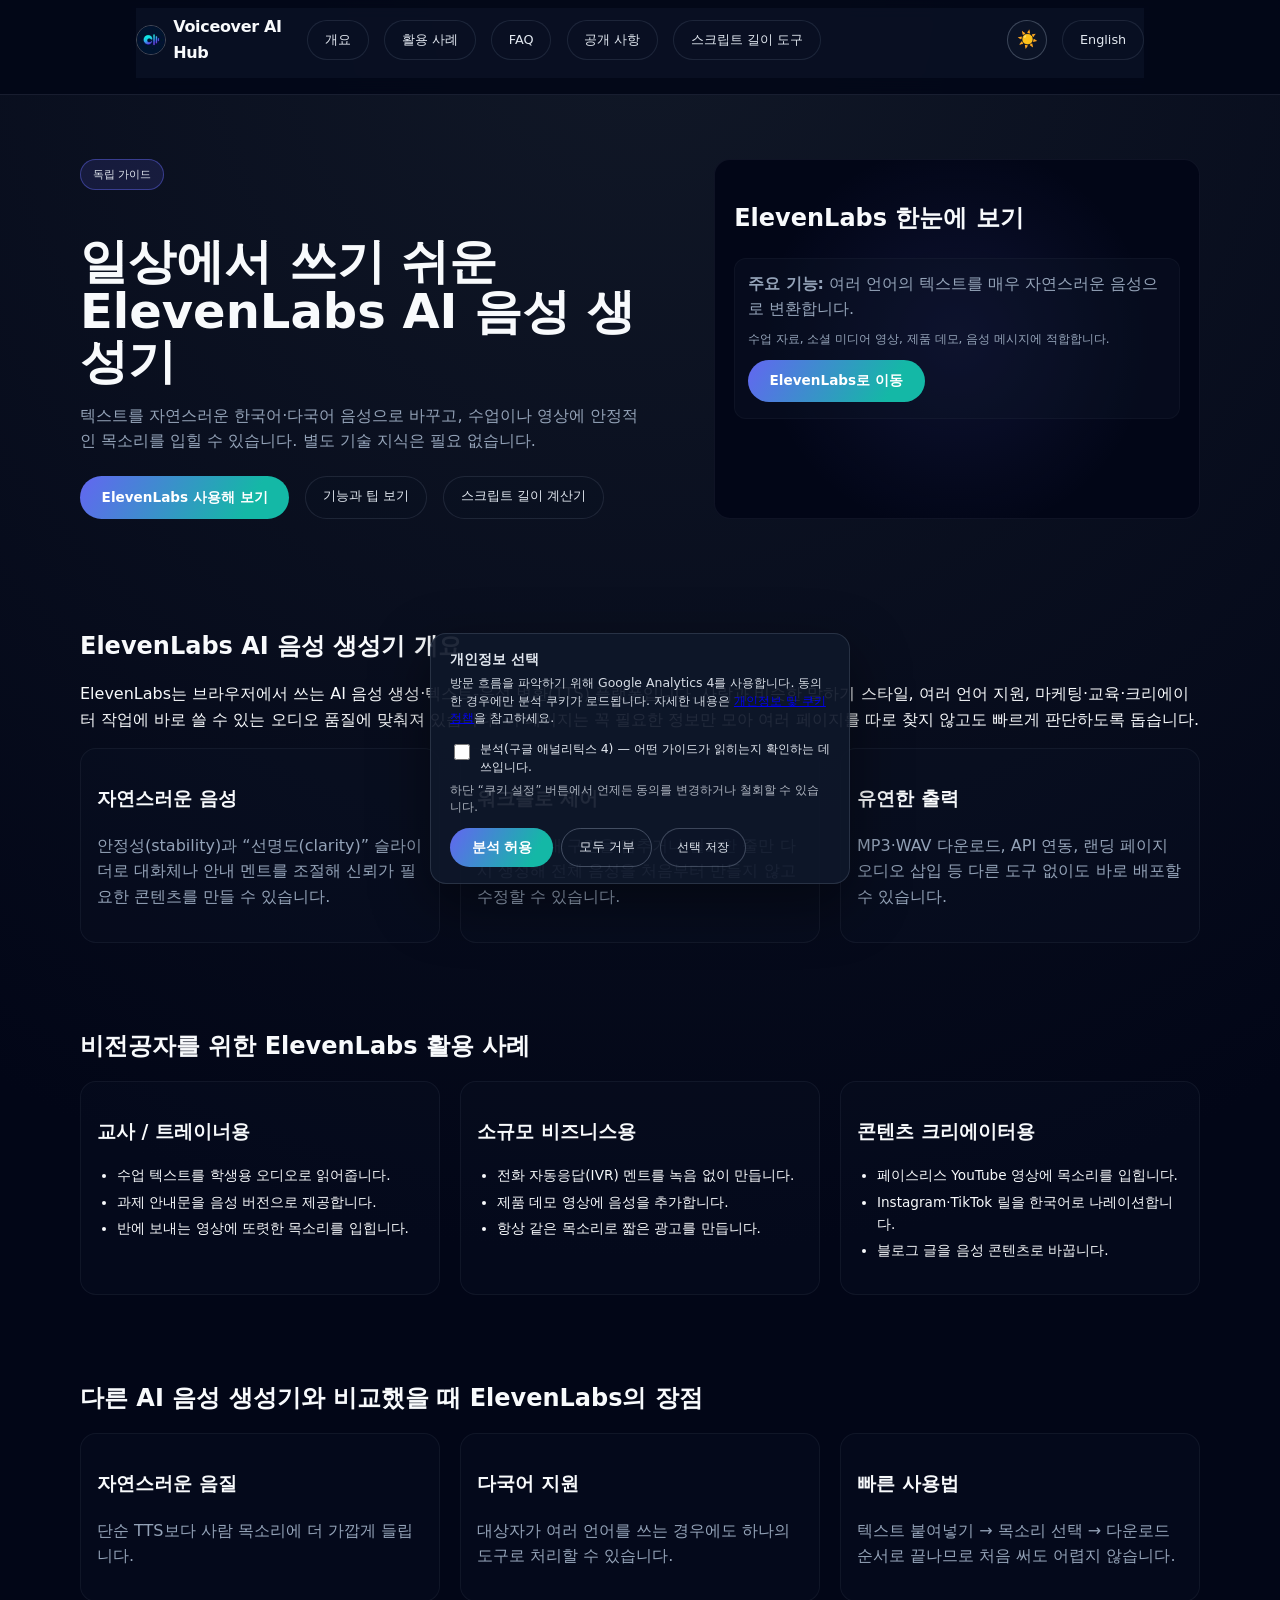
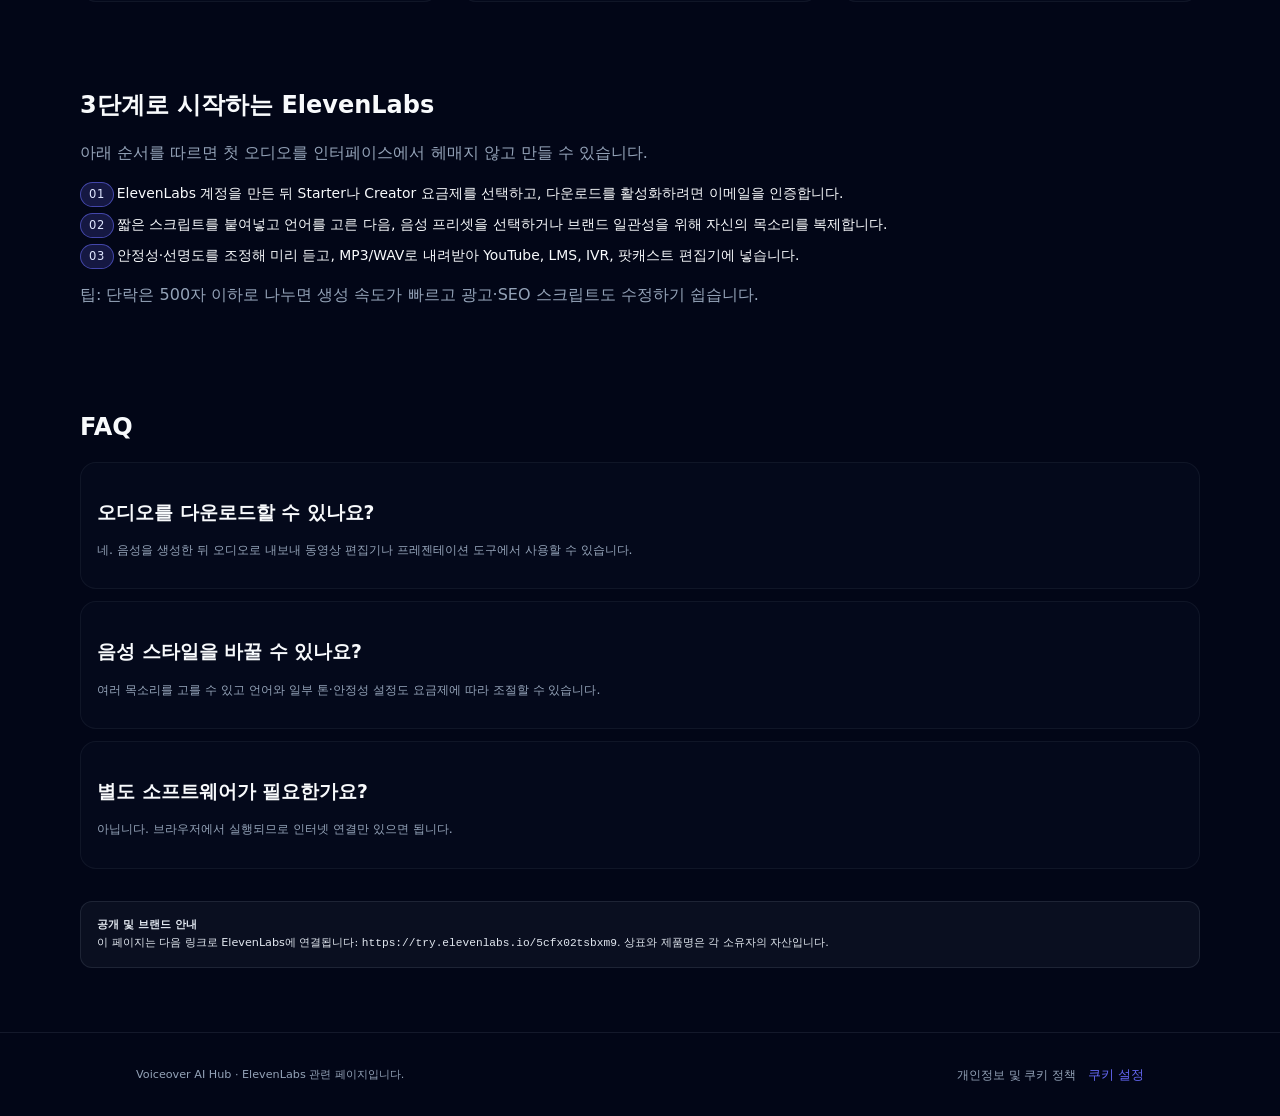
==== ko/index.html @ e2fcbb2b "Add Korean homepage theme toggle" ====
<!DOCTYPE html>
<html lang="ko">
<head>
  <meta charset="UTF-8" />
  <meta name="viewport" content="width=device-width, initial-scale=1" />

  <link rel="apple-touch-icon" sizes="180x180" href="/favicons/apple-touch-icon.png" />
  <link rel="icon" type="image/x-icon" sizes="any" href="/favicon.ico" />
  <link rel="shortcut icon" href="/favicon.ico" />
  <link rel="icon" type="image/png" sizes="48x48" href="/favicons/favicon-48x48.png" />
  <link rel="icon" type="image/png" sizes="32x32" href="/favicons/favicon-32x32.png" />
  <link rel="icon" type="image/png" sizes="16x16" href="/favicons/favicon-16x16.png" />
  <link rel="manifest" href="/site.webmanifest" />
  <meta name="theme-color" content="#0f172a" />
  <title>ElevenLabs AI 음성 생성기 가이드 | Voiceover AI Hub</title>
  <meta name="description" content="Voiceover AI Hub의 독립 ElevenLabs AI 음성 생성기 가이드는 텍스트-음성 변환 기능, 요금제 포인트, 교사·크리에이터·소규모 비즈니스를 위한 간단한 활용 흐름을 정리합니다." />
  <meta name="robots" content="index,follow" />
  <link rel="canonical" href="https://voiceoveraihub.com/ko/" />

  <meta property="og:title" content="ElevenLabs AI 음성 생성기 가이드 | Voiceover AI Hub" />
  <meta property="og:description" content="ElevenLabs 텍스트-음성 변환 도구, 기능, 실제 활용 사례를 정리한 독립 안내 페이지입니다." />
  <meta property="og:type" content="website" />
  <meta property="og:url" content="https://voiceoveraihub.com/ko/" />
  <meta property="og:image" content="https://voiceoveraihub.com/favicons/favicon.jpg" />
  <meta property="og:image:alt" content="Voiceover AI Hub 로고" />
  <meta property="og:locale" content="ko_KR" />
  <meta property="og:locale:alternate" content="en_US" />
  <meta name="twitter:card" content="summary" />
  <meta name="twitter:title" content="ElevenLabs AI 음성 생성기 가이드 | Voiceover AI Hub" />
  <meta name="twitter:description" content="ElevenLabs 텍스트-음성 변환 도구, 기능, 실제 활용 사례를 정리한 독립 안내 페이지입니다." />
  <meta name="twitter:image" content="https://voiceoveraihub.com/favicons/favicon.jpg" />

  <link rel="alternate" hreflang="en" href="https://voiceoveraihub.com/" />
  <link rel="alternate" hreflang="ko" href="https://voiceoveraihub.com/ko/" />
  <link rel="alternate" hreflang="x-default" href="https://voiceoveraihub.com/" />

  <script type="application/ld+json">
  {
    "@context": "https://schema.org",
    "@type": "WebSite",
    "name": "Voiceover AI Hub",
    "url": "https://voiceoveraihub.com/ko/",
    "description": "ElevenLabs AI 음성 생성기와 텍스트-음성 변환(TTS) 워크플로를 다룬 독립 개요 페이지입니다.",
    "potentialAction": {
      "@type": "SearchAction",
      "target": "https://voiceoveraihub.com/ko/?q={search_term_string}",
      "query-input": "required name=search_term_string"
    }
  }
  </script>
  <script type="application/ld+json">
  {
    "@context": "https://schema.org",
    "@type": "FAQPage",
    "mainEntity": [
      {
        "@type": "Question",
        "name": "오디오를 다운로드할 수 있나요?",
        "acceptedAnswer": {
          "@type": "Answer",
          "text": "가능합니다. ElevenLabs에서 음성을 생성한 뒤 오디오 파일로 내보내 편집기나 프레젠테이션 도구에서 사용할 수 있습니다."
        }
      },
      {
        "@type": "Question",
        "name": "음성 스타일을 바꿀 수 있나요?",
        "acceptedAnswer": {
          "@type": "Answer",
          "text": "여러 음성과 언어를 선택할 수 있고, 사용하는 ElevenLabs 요금제에 따라 톤이나 안정성 같은 설정도 조절할 수 있습니다."
        }
      },
      {
        "@type": "Question",
        "name": "별도 소프트웨어가 필요한가요?",
        "acceptedAnswer": {
          "@type": "Answer",
          "text": "필요하지 않습니다. ElevenLabs는 브라우저에서 작동하므로 인터넷 연결만 있으면 됩니다."
        }
      }
    ]
  }
  </script>

  <style>
    :root {
      --bg: #0f172a;
      --text: #f8fafc;
      --muted: #94a3b8;
      --primary: #6366f1;
      --accent: #14b8a6;
    }
    * { box-sizing: border-box; }
    body {
      margin: 0;
      font-family: system-ui, -apple-system, BlinkMacSystemFont, "Segoe UI", sans-serif;
      background: radial-gradient(circle at top, #111827 0%, #020617 45%, #020617 100%);
      color: var(--text);
      line-height: 1.6;
    }
    main {
      margin-top: .5rem;
    }
    header {
      border-bottom: 1px solid rgba(148, 163, 184, 0.15);
      position: sticky;
      top: 0;
      z-index: 50;
      background: rgba(2, 6, 23, 0.85);
      backdrop-filter: blur(10px);
      padding: .5rem 0;
    }
    .container {
      width: 100%;
      max-width: 1120px;
      margin: 0 auto;
      padding: 0 clamp(1.5rem, 6vw, 3.5rem);
    }
    @media (orientation: portrait) and (min-width: 640px) {
      .container {
        max-width: 960px;
        padding-inline: clamp(2.75rem, 10vw, 5.5rem);
      }
      .hero,
      .grid-3 {
        grid-template-columns: 1fr;
      }
    }
    @media (max-width: 640px) {
      .nav-links {
        gap: .35rem;
      }
      .lang-row {
        width: 100%;
        justify-content: flex-start;
      }
      .theme-toggle {
        margin-right: .25rem;
      }
      .hero-actions {
        flex-direction: column;
        align-items: stretch;
      }
      .hero-actions .btn-primary,
      .hero-actions .btn-secondary {
        width: 100%;
        justify-content: center;
        text-align: center;
      }
    }
    .nav {
      display: flex;
      flex-direction: column;
      gap: .45rem;
      padding: .4rem 0 .75rem 0;
      margin-bottom: .55rem;
      background: rgba(15, 23, 42, 0.55);
    }
    .logo-row {
      display: flex;
      align-items: center;
    }
    .nav-inner {
      display: flex;
      flex-direction: column;
      gap: .45rem;
      width: 100%;
    }
    .nav-links {
      width: 100%;
      display: flex;
      flex-wrap: wrap;
      gap: .45rem;
      justify-content: flex-start;
    }
    .lang-row {
      display: flex;
      gap: .45rem;
    }
    .lang-switch {
      font-size: 0.75rem;
      background: rgba(20, 184, 166, 0.12);
      border-color: rgba(20, 184, 166, 0.5);
      margin-left: 0;
    }
    .logo {
      font-weight: 700;
      letter-spacing: -0.02em;
      display: flex;
      gap: 0.45rem;
      align-items: center;
      color: var(--text);
      text-decoration: none;
    }
    .logo:visited,
    .logo:active,
    .logo:focus {
      color: var(--text);
    }
    .logo-img {
      width: 30px;
      height: 30px;
      border-radius: 9999px;
      object-fit: cover;
      border: 1px solid rgba(255, 255, 255, 0.25);
    }
    .hero {
      padding: 3.5rem 0 3rem 0;
      display: grid;
      grid-template-columns: 1.1fr 0.9fr;
      gap: 2.5rem;
    }
    .hero h1 {
      font-size: clamp(2.3rem, 4vw, 3rem);
      line-height: 1.05;
      margin-bottom: 1rem;
    }
    .hero p {
      color: var(--muted);
      max-width: 35rem;
      margin-bottom: 1.4rem;
    }
    .badge {
      display: inline-flex;
      gap: .35rem;
      align-items: center;
      background: rgba(99, 102, 241, 0.14);
      border: 1px solid rgba(99, 102, 241, 0.45);
      color: #e2e8f0;
      padding: .35rem .75rem;
      border-radius: 9999px;
      font-size: 0.68rem;
      margin-bottom: .85rem;
    }
    .btn-primary {
      background: linear-gradient(120deg, #6366f1 0%, #14b8a6 80%);
      color: #fff;
      border: none;
      border-radius: 9999px;
      padding: .65rem 1.35rem;
      font-weight: 600;
      display: inline-flex;
      gap: .5rem;
      align-items: center;
      cursor: pointer;
      text-decoration: none;
      font-size: 0.85rem;
    }
    .btn-secondary {
      background: rgba(15, 23, 42, 0.1);
      border: 1px solid rgba(148, 163, 184, 0.15);
      color: #e2e8f0;
      border-radius: 9999px;
      padding: .55rem 1.05rem;
      font-size: 0.8rem;
      text-decoration: none;
      margin-left: .5rem;
    }
    .hero-actions {
      display: flex;
      gap: .5rem;
      flex-wrap: wrap;
    }
    .hero-actions .btn-primary,
    .hero-actions .btn-secondary {
      min-height: 42px;
    }
    .btn-outline {
      background: rgba(15, 23, 42, 0.25);
      border: 1px solid rgba(148, 163, 184, 0.35);
      color: #e2e8f0;
      border-radius: 9999px;
      padding: .45rem 1rem;
      font-size: .78rem;
      cursor: pointer;
    }
    .hero-card {
      background: radial-gradient(circle, rgba(99, 102, 241, 0.12) 0%, rgba(2, 6, 23, 0.0) 65%), #020617;
      border: 1px solid rgba(148, 163, 184, 0.085);
      border-radius: 1rem;
      padding: 1.2rem;
    }
    .tool-box {
      background: rgba(15, 23, 42, 0.35);
      border: 1px solid rgba(148, 163, 184, 0.05);
      padding: .75rem .8rem 1rem .8rem;
      border-radius: .75rem;
      margin-bottom: .5rem;
    }
    .section {
      padding: 2.5rem 0 1.5rem 0;
    }
    .section h2 {
      font-size: 1.5rem;
      margin-bottom: 1rem;
    }
    .grid-3 {
      display: grid;
      grid-template-columns: repeat(3, minmax(0, 1fr));
      gap: 1.25rem;
    }
    .card {
      background: rgba(15, 23, 42, 0.25);
      border: 1px solid rgba(148, 163, 184, 0.08);
      border-radius: 1rem;
      padding: 1rem;
    }
    .muted {
      color: var(--muted);
    }
    .disclaimer {
      background: rgba(148, 163, 184, 0.06);
      border: 1px solid rgba(148, 163, 184, 0.14);
      padding: .9rem 1rem;
      border-radius: .75rem;
      font-size: .7rem;
      margin-top: 2rem;
      color: #e2e8f0;
    }
    footer {
      padding: 2rem 0;
      border-top: 1px solid rgba(148, 163, 184, 0.12);
      color: var(--muted);
      font-size: .7rem;
      margin-top: 2.5rem;
    }
    ul.simple-list {
      padding-left: 1.25rem;
      margin-top: .5rem;
    }
    ul.simple-list li {
      margin-bottom: .3rem;
      font-size: .85rem;
    }
    .checklist {
      list-style: none;
      counter-reset: step;
      padding-left: 0;
      margin: .75rem 0 0 0;
    }
    .checklist li {
      counter-increment: step;
      margin-bottom: .55rem;
      font-size: .87rem;
      position: relative;
      padding-left: 2.3rem;
    }
    .checklist li::before {
      content: counter(step, decimal-leading-zero);
      position: absolute;
      left: 0;
      top: 0;
      font-size: .72rem;
      letter-spacing: .05em;
      background: rgba(99, 102, 241, 0.2);
      border: 1px solid rgba(99, 102, 241, 0.6);
      border-radius: 9999px;
      padding: .15rem .5rem;
      color: #e0e7ff;
    }
    .keywords {
      display: flex;
      flex-wrap: wrap;
      gap: .4rem;
      margin: .85rem 0 0 0;
      padding: 0;
      list-style: none;
    }
    .keywords li {
      font-size: .72rem;
      padding: .2rem .65rem;
      border-radius: 9999px;
      border: 1px solid rgba(148, 163, 184, 0.35);
      color: #cbd5f5;
      background: rgba(15, 23, 42, 0.55);
    }
    .keywords-card {
      display: none;
    }
    .theme-toggle {
      width: 40px;
      height: 40px;
      padding: 0;
      display: inline-flex;
      align-items: center;
      justify-content: center;
      font-size: 1.05rem;
      color: #e2e8f0;
      text-decoration: none;
      border-radius: 999px;
      border: 1px solid rgba(148, 163, 184, 0.35);
      background: rgba(15, 23, 42, 0.65);
      cursor: pointer;
      transition: border-color 0.1s ease, color 0.1s ease, box-shadow 0.1s ease, background 0.1s ease;
    }
    .theme-toggle:hover {
      border-color: var(--accent);
      color: var(--accent);
      box-shadow: 0 0 0 1px rgba(56, 189, 248, 0.35);
    }

    body.theme-light {
      --text: #0f172a;
      --muted: #475569;
      background: radial-gradient(circle at top, #e2e8f0 0%, #ffffff 50%, #f8fafc 100%);
      color: var(--text);
    }
    body.theme-light header {
      background: rgba(255, 255, 255, 0.9);
      border-bottom: 1px solid rgba(148, 163, 184, 0.25);
    }
    body.theme-light .logo,
    body.theme-light .logo:visited,
    body.theme-light .logo:active,
    body.theme-light .logo:focus {
      color: #0f172a;
    }
    body.theme-light .btn-secondary {
      background: #f1f5f9;
      border: 1px solid #cbd5e1;
      color: #0f172a;
    }
    body.theme-light .btn-outline {
      background: #f8fafc;
      border: 1px solid #cbd5e1;
      color: #0f172a;
    }
    body.theme-light .badge {
      background: rgba(14, 165, 233, 0.14);
      border: 1px solid rgba(14, 165, 233, 0.5);
      color: #0f172a;
    }
    body.theme-light .hero-card,
    body.theme-light .card {
      background: linear-gradient(145deg, #ffffff, #f8fafc);
      border: 1px solid #d6deea;
      color: #0f172a;
    }
    body.theme-light .tool-box {
      background: #f8fafc;
      border: 1px solid #d6deea;
    }
    body.theme-light .keywords li {
      color: #0f172a;
      background: #eef2ff;
      border: 1px solid #cbd5e1;
    }
    body.theme-light .disclaimer {
      background: #f8fafc;
      border: 1px solid #d6deea;
      color: #0f172a;
    }
    body.theme-light footer {
      border-top: 1px solid #d6deea;
      color: #475569;
    }
    body.theme-light .lang-switch {
      background: rgba(16, 185, 129, 0.16);
      border-color: rgba(16, 185, 129, 0.5);
      color: #0f172a;
    }
    body.theme-light .theme-toggle {
      color: #0f172a;
      border: 1px solid #cbd5e1;
      background: #f8fafc;
    }
    body.theme-light .theme-toggle:hover {
      color: #0ea5e9;
      border-color: #0ea5e9;
      box-shadow: 0 0 0 1px rgba(14, 165, 233, 0.35);
    }
    body.theme-light .consent-banner {
      background: #ffffff;
      border: 1px solid #d6deea;
      color: #0f172a;
      box-shadow: 0 20px 60px rgba(15, 23, 42, 0.14);
    }
    body.theme-light .consent-copy,
    body.theme-light .consent-note {
      color: #475569;
    }
    body.theme-light .consent-toggle input {
      accent-color: #0ea5e9;
    }
    body.theme-light .consent-banner a {
      color: #0ea5e9;
    }
    body.theme-light .btn-ghost,
    body.theme-light .btn-outline {
      background: #f8fafc;
      border: 1px solid #cbd5e1;
      color: #0f172a;
    }
    .consent-banner {
      position: fixed;
      bottom: 1rem;
      right: 1rem;
      left: 1rem;
      max-width: 420px;
      margin: 0 auto;
      background: rgba(15, 23, 42, 0.92);
      border: 1px solid rgba(148, 163, 184, 0.2);
      border-radius: 1rem;
      padding: 1rem 1.2rem;
      color: #e2e8f0;
      font-size: .85rem;
      line-height: 1.4;
      box-shadow: 0 20px 60px rgba(0, 0, 0, 0.45);
      z-index: 100;
    }
    .consent-copy {
      margin-top: .35rem;
      font-size: .78rem;
      color: rgba(226, 232, 240, 0.95);
    }
    .consent-toggle {
      margin-top: .85rem;
      display: flex;
      gap: .45rem;
      align-items: flex-start;
      font-size: .78rem;
    }
    .consent-toggle input {
      width: 18px;
      height: 18px;
      accent-color: var(--primary);
      margin-top: .15rem;
    }
    .consent-actions {
      margin-top: .85rem;
      display: flex;
      gap: .5rem;
      flex-wrap: wrap;
    }
    .consent-note {
      margin-top: .45rem;
      font-size: .72rem;
      color: rgba(226, 232, 240, 0.75);
    }
    .btn-ghost {
      background: transparent;
      border: 1px solid rgba(148, 163, 184, 0.4);
      color: #e2e8f0;
      border-radius: 9999px;
      padding: .45rem 1.05rem;
      font-size: .8rem;
      cursor: pointer;
    }
    .cookie-settings-link {
      background: none;
      border: none;
      color: var(--primary);
      font-size: .8rem;
      cursor: pointer;
      padding: 0;
    }
    .cookie-settings-link:hover,
    .cookie-settings-link:focus {
      text-decoration: underline;
    }
    footer .footer-bar {
      display: flex;
      justify-content: space-between;
      align-items: center;
      gap: .65rem;
      flex-wrap: wrap;
    }
    footer .footer-links {
      display: inline-flex;
      gap: .75rem;
      align-items: center;
      font-size: .78rem;
    }
    footer .footer-links a {
      color: var(--muted);
      text-decoration: none;
    }
    footer .footer-links a:hover {
      text-decoration: underline;
    }
    @media (min-width: 960px) {
      .nav {
        flex-direction: row;
        align-items: center;
        justify-content: space-between;
      }
      .nav-inner {
        flex-direction: row;
        align-items: center;
        gap: .65rem;
      }
      .nav-links {
        width: auto;
        justify-content: flex-start;
      }
      .lang-row {
        margin-left: auto;
      }
    }
    @media (max-width: 880px) {
      .hero { grid-template-columns: 1fr; }
      .grid-3 { grid-template-columns: 1fr; }
    }
    @media (max-width: 540px) {
      .container {
        padding-inline: clamp(1.75rem, 8vw, 2.5rem);
      }
      .consent-banner {
        left: .75rem;
        right: .75rem;
      }
    }
  </style>
</head>
<body>
  <header>
    <div class="container">
      <div class="nav">
        <div class="logo-row">
          <a href="#" class="logo" aria-label="Voiceover AI Hub home">
            <img src="/favicons/favicon-48x48.png" alt="Voiceover AI Hub" class="logo-img" />
            Voiceover AI Hub
          </a>
        </div>
        <div class="nav-inner">
          <nav class="nav-links">
            <a href="#overview" class="btn-secondary">개요</a>
            <a href="#use-cases" class="btn-secondary">활용 사례</a>
            <a href="#faq" class="btn-secondary">FAQ</a>
            <a href="#disclosure" class="btn-secondary">공개 사항</a>
            <a href="/ko/tools/script_length/script_length.html" class="btn-secondary">스크립트 길이 도구</a>
          </nav>
          <div class="lang-row">
            <button type="button" class="theme-toggle" id="themeToggle" aria-pressed="false" aria-label="밝은 테마" title="밝은 테마">☀️</button>
            <a href="/" class="btn-secondary lang-switch" hreflang="en">English</a>
          </div>
        </div>
      </div>
    </div>
  </header>

  <main>
    <div class="container hero">
      <div>
        <span class="badge">독립 가이드</span>
        <h1>일상에서 쓰기 쉬운 ElevenLabs AI 음성 생성기</h1>
        <p>
          텍스트를 자연스러운 한국어·다국어 음성으로 바꾸고, 수업이나 영상에 안정적인 목소리를 입힐 수 있습니다. 별도 기술 지식은 필요 없습니다.
        </p>
        <div class="hero-actions">
          <a href="https://try.elevenlabs.io/5cfx02tsbxm9" class="btn-primary" target="_blank" rel="noopener noreferrer sponsored">
            ElevenLabs 사용해 보기
          </a>
          <a href="#overview" class="btn-secondary">기능과 팁 보기</a>
          <a href="/ko/tools/script_length/script_length.html" class="btn-secondary">스크립트 길이 계산기</a>
        </div>
      </div>
      <div class="hero-card" id="elevenlabs">
        <h2>ElevenLabs 한눈에 보기</h2>
        <div class="tool-box">
          <p style="margin:0 0 .5rem 0;"><strong>주요 기능:</strong> 여러 언어의 텍스트를 매우 자연스러운 음성으로 변환합니다.</p>
          <p class="muted" style="margin:0 0 .65rem 0;font-size:.75rem;">수업 자료, 소셜 미디어 영상, 제품 데모, 음성 메시지에 적합합니다.</p>
          <a href="https://try.elevenlabs.io/5cfx02tsbxm9" class="btn-primary" style="width:max-content;" target="_blank" rel="noopener noreferrer sponsored">
            ElevenLabs로 이동
          </a>
        </div>
      </div>
    </div>

    <div class="container section" id="overview">
      <h2>ElevenLabs AI 음성 생성기 개요</h2>
      <p>
        ElevenLabs는 브라우저에서 쓰는 AI 음성 생성·텍스트-음성 변환(TTS) 플랫폼입니다. 사람과 비슷한 말하기 스타일, 여러 언어 지원, 마케팅·교육·크리에이터 작업에 바로 쓸 수 있는 오디오 품질에 맞춰져 있습니다. 이 페이지는 꼭 필요한 정보만 모아 여러 페이지를 따로 찾지 않고도 빠르게 판단하도록 돕습니다.
      </p>
      <div class="grid-3">
        <div class="card">
          <h3>자연스러운 음성</h3>
          <p class="muted">안정성(stability)과 “선명도(clarity)” 슬라이더로 대화체나 안내 멘트를 조절해 신뢰가 필요한 콘텐츠를 만들 수 있습니다.</p>
        </div>
        <div class="card">
          <h3>워크플로 제어</h3>
          <p class="muted">스크립트 내 구간을 멈추거나 필요한 줄만 다시 생성해 전체 음성을 처음부터 만들지 않고 수정할 수 있습니다.</p>
        </div>
        <div class="card">
          <h3>유연한 출력</h3>
          <p class="muted">MP3·WAV 다운로드, API 연동, 랜딩 페이지 오디오 삽입 등 다른 도구 없이도 바로 배포할 수 있습니다.</p>
        </div>
      </div>
      <div class="card keywords-card" style="margin-top:1.25rem;" aria-hidden="true">
        <h3>추천 키워드</h3>
        <p class="muted">ElevenLabs를 비교·검색하는 사용자를 잡으려면 제목, FAQ, 비교 표에 이런 검색어를 넣어 보세요.</p>
        <ul class="keywords" aria-label="Suggested target keywords">
          <li>ai 음성 생성기</li>
          <li>elevenlabs 리뷰</li>
          <li>tts 텍스트 음성 변환</li>
          <li>ai 보이스오버</li>
          <li>음성 클로닝 소프트웨어</li>
          <li>크리에이터용 tts</li>
        </ul>
      </div>
    </div>

    <div class="container section" id="use-cases">
      <h2>비전공자를 위한 ElevenLabs 활용 사례</h2>
      <div class="grid-3">
        <div class="card">
          <h3>교사 / 트레이너용</h3>
          <ul class="simple-list">
            <li>수업 텍스트를 학생용 오디오로 읽어줍니다.</li>
            <li>과제 안내문을 음성 버전으로 제공합니다.</li>
            <li>반에 보내는 영상에 또렷한 목소리를 입힙니다.</li>
          </ul>
        </div>
        <div class="card">
          <h3>소규모 비즈니스용</h3>
          <ul class="simple-list">
            <li>전화 자동응답(IVR) 멘트를 녹음 없이 만듭니다.</li>
            <li>제품 데모 영상에 음성을 추가합니다.</li>
            <li>항상 같은 목소리로 짧은 광고를 만듭니다.</li>
          </ul>
        </div>
        <div class="card">
          <h3>콘텐츠 크리에이터용</h3>
          <ul class="simple-list">
            <li>페이스리스 YouTube 영상에 목소리를 입힙니다.</li>
            <li>Instagram·TikTok 릴을 한국어로 나레이션합니다.</li>
            <li>블로그 글을 음성 콘텐츠로 바꿉니다.</li>
          </ul>
        </div>
      </div>
    </div>

    <div class="container section" id="more">
      <h2>다른 AI 음성 생성기와 비교했을 때 ElevenLabs의 장점</h2>
      <div class="grid-3">
        <div class="card">
          <h3>자연스러운 음질</h3>
          <p class="muted">단순 TTS보다 사람 목소리에 더 가깝게 들립니다.</p>
        </div>
        <div class="card">
          <h3>다국어 지원</h3>
          <p class="muted">대상자가 여러 언어를 쓰는 경우에도 하나의 도구로 처리할 수 있습니다.</p>
        </div>
        <div class="card">
          <h3>빠른 사용법</h3>
          <p class="muted">텍스트 붙여넣기 → 목소리 선택 → 다운로드 순서로 끝나므로 처음 써도 어렵지 않습니다.</p>
        </div>
      </div>
    </div>

    <div class="container section" id="steps">
      <h2>3단계로 시작하는 ElevenLabs</h2>
      <p class="muted">아래 순서를 따르면 첫 오디오를 인터페이스에서 헤매지 않고 만들 수 있습니다.</p>
      <ol class="checklist">
        <li>ElevenLabs 계정을 만든 뒤 Starter나 Creator 요금제를 선택하고, 다운로드를 활성화하려면 이메일을 인증합니다.</li>
        <li>짧은 스크립트를 붙여넣고 언어를 고른 다음, 음성 프리셋을 선택하거나 브랜드 일관성을 위해 자신의 목소리를 복제합니다.</li>
        <li>안정성·선명도를 조정해 미리 듣고, MP3/WAV로 내려받아 YouTube, LMS, IVR, 팟캐스트 편집기에 넣습니다.</li>
      </ol>
      <p class="muted" style="margin-top:1rem;">팁: 단락은 500자 이하로 나누면 생성 속도가 빠르고 광고·SEO 스크립트도 수정하기 쉽습니다.</p>
    </div>

    <div class="container section" id="faq">
      <h2>FAQ</h2>
      <div class="card" style="margin-bottom:.75rem;">
        <h3 style="margin-bottom:.25rem;">오디오를 다운로드할 수 있나요?</h3>
        <p class="muted" style="font-size:.78rem;">
          네. 음성을 생성한 뒤 오디오로 내보내 동영상 편집기나 프레젠테이션 도구에서 사용할 수 있습니다.
        </p>
      </div>
      <div class="card" style="margin-bottom:.75rem;">
        <h3 style="margin-bottom:.25rem;">음성 스타일을 바꿀 수 있나요?</h3>
        <p class="muted" style="font-size:.78rem;">
          여러 목소리를 고를 수 있고 언어와 일부 톤·안정성 설정도 요금제에 따라 조절할 수 있습니다.
        </p>
      </div>
      <div class="card">
        <h3 style="margin-bottom:.25rem;">별도 소프트웨어가 필요한가요?</h3>
        <p class="muted" style="font-size:.78rem;">
          아닙니다. 브라우저에서 실행되므로 인터넷 연결만 있으면 됩니다.
        </p>
      </div>

      <div class="disclaimer" id="disclosure">
        <strong>공개 및 브랜드 안내</strong><br />
        이 페이지는 다음 링크로 ElevenLabs에 연결됩니다: <code>https://try.elevenlabs.io/5cfx02tsbxm9</code>. 상표와 제품명은 각 소유자의 자산입니다.
      </div>
    </div>
  </main>

  <footer>
    <div class="container footer-bar">
      <span>Voiceover AI Hub · ElevenLabs 관련 페이지입니다.</span>
      <span class="footer-links">
        <a href="/privacy.html">개인정보 및 쿠키 정책</a>
        <button type="button" class="cookie-settings-link" data-consent-open>쿠키 설정</button>
      </span>
    </div>
  </footer>
  <div class="consent-banner" data-consent-banner hidden aria-hidden="true">
    <strong>개인정보 선택</strong>
    <p class="consent-copy">
      방문 흐름을 파악하기 위해 Google Analytics 4를 사용합니다. 동의한 경우에만 분석 쿠키가 로드됩니다.
      자세한 내용은 <a href="/privacy.html">개인정보 및 쿠키 정책</a>을 참고하세요.
    </p>
    <label class="consent-toggle">
      <input type="checkbox" data-consent-toggle />
      <span>분석(구글 애널리틱스 4) — 어떤 가이드가 읽히는지 확인하는 데 쓰입니다.</span>
    </label>
    <p class="consent-note">하단 “쿠키 설정” 버튼에서 언제든 동의를 변경하거나 철회할 수 있습니다.</p>
    <div class="consent-actions">
      <button class="btn-primary" type="button" data-consent-accept>분석 허용</button>
      <button class="btn-ghost" type="button" data-consent-reject>모두 거부</button>
      <button class="btn-outline" type="button" data-consent-save>선택 저장</button>
    </div>
  </div>
  <script defer src="/consent.js"></script>
  <script>
    (function () {
      const THEME_KEY = "voaih_theme";
      const THEME_LABELS = { light: "어두운 테마", dark: "밝은 테마" };
      const THEME_ICONS = { light: "🌙", dark: "☀️" };
      const toggle = document.getElementById("themeToggle");

      function applyTheme(theme) {
        const isLight = theme === "light";
        document.body.classList.toggle("theme-light", isLight);
        if (toggle) {
          const label = isLight ? THEME_LABELS.light : THEME_LABELS.dark;
          const icon = isLight ? THEME_ICONS.light : THEME_ICONS.dark;
          toggle.textContent = icon;
          toggle.setAttribute("aria-pressed", isLight ? "true" : "false");
          toggle.setAttribute("aria-label", label);
          toggle.title = label;
        }
        try {
          localStorage.setItem(THEME_KEY, isLight ? "light" : "dark");
        } catch (err) {
          // Ignore storage issues
        }
      }

      function hydrateTheme() {
        try {
          const saved = localStorage.getItem(THEME_KEY);
          if (saved === "light" || saved === "dark") {
            applyTheme(saved);
            return;
          }
        } catch (err) {
          // Ignore storage issues
        }
        applyTheme("dark");
      }

      if (toggle) {
        toggle.addEventListener("click", function () {
          const next = document.body.classList.contains("theme-light") ? "dark" : "light";
          applyTheme(next);
        });
      }

      hydrateTheme();
    })();
  </script>
</body>
</html>
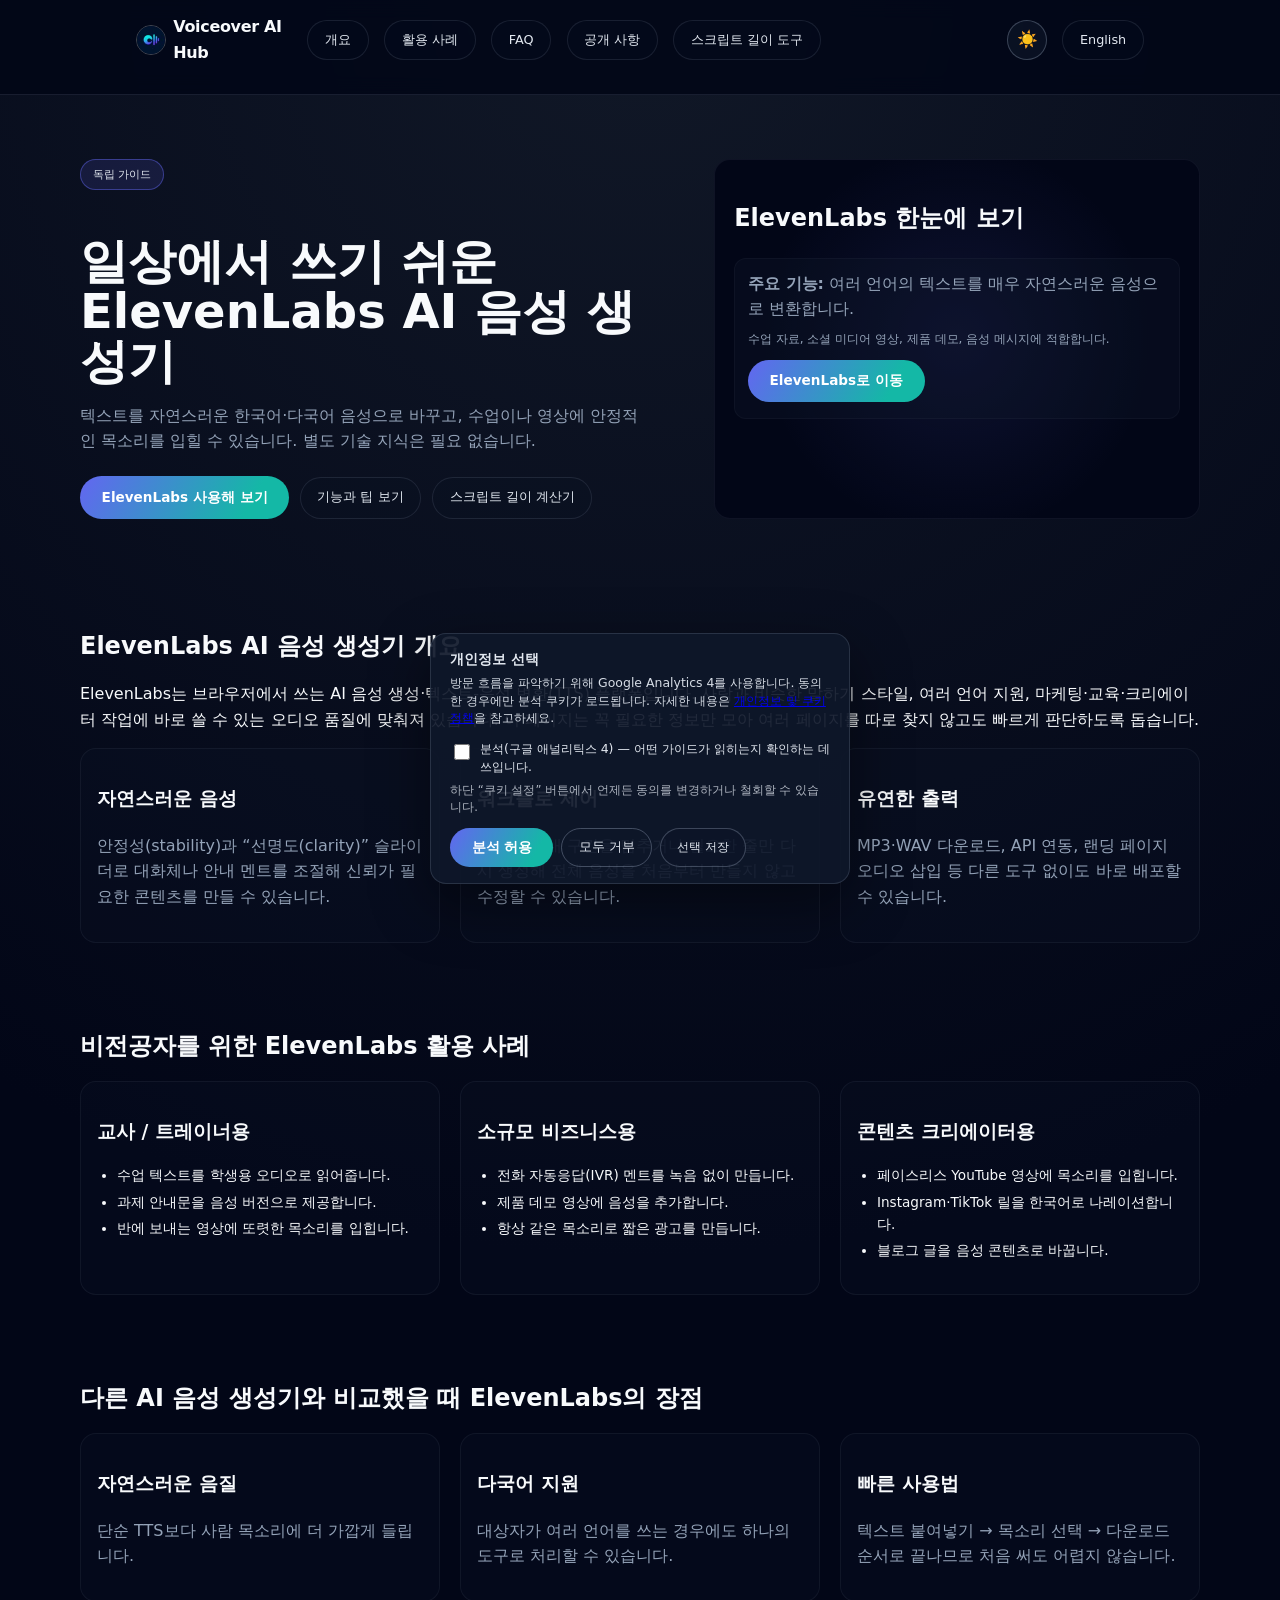
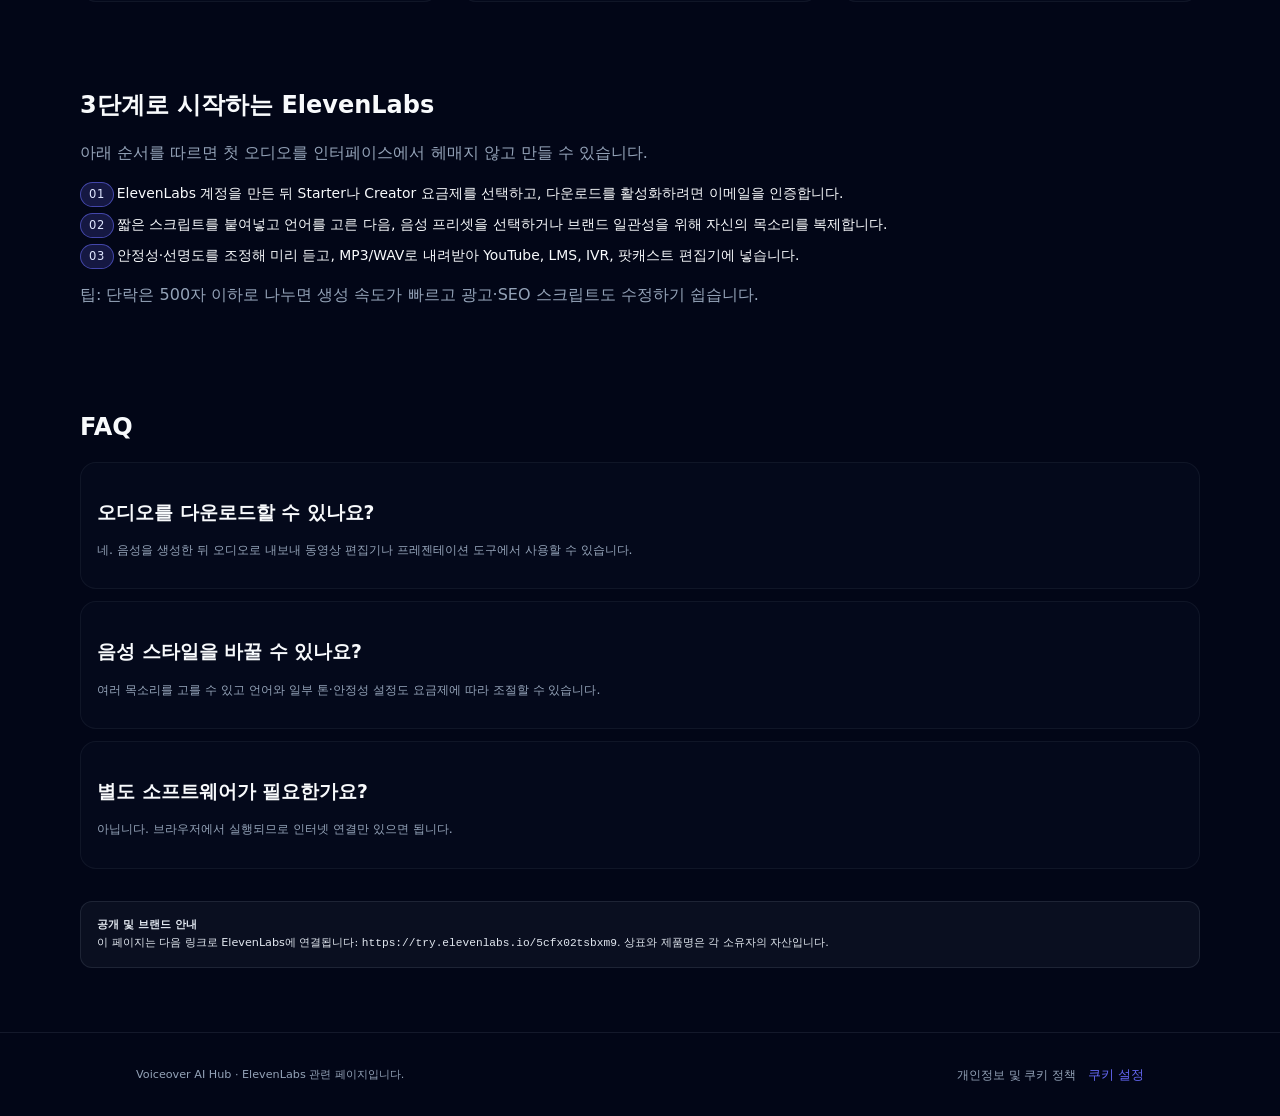
==== commit 43c6899e: "Fix Korean page light theme spacing" ====
--- a/ko/index.html
+++ b/ko/index.html
@@ -153,7 +153,6 @@
       gap: .45rem;
       padding: .4rem 0 .75rem 0;
       margin-bottom: .55rem;
-      background: rgba(15, 23, 42, 0.55);
     }
     .logo-row {
       display: flex;
@@ -175,6 +174,8 @@
     .lang-row {
       display: flex;
       gap: .45rem;
+      align-items: center;
+      flex-wrap: wrap;
     }
     .lang-switch {
       font-size: 0.75rem;
@@ -257,11 +258,14 @@
     }
     .hero-actions {
       display: flex;
-      gap: .5rem;
       flex-wrap: wrap;
+      gap: .65rem;
+      align-items: center;
+      margin-top: .5rem;
     }
     .hero-actions .btn-primary,
     .hero-actions .btn-secondary {
+      margin-left: 0;
       min-height: 42px;
     }
     .btn-outline {
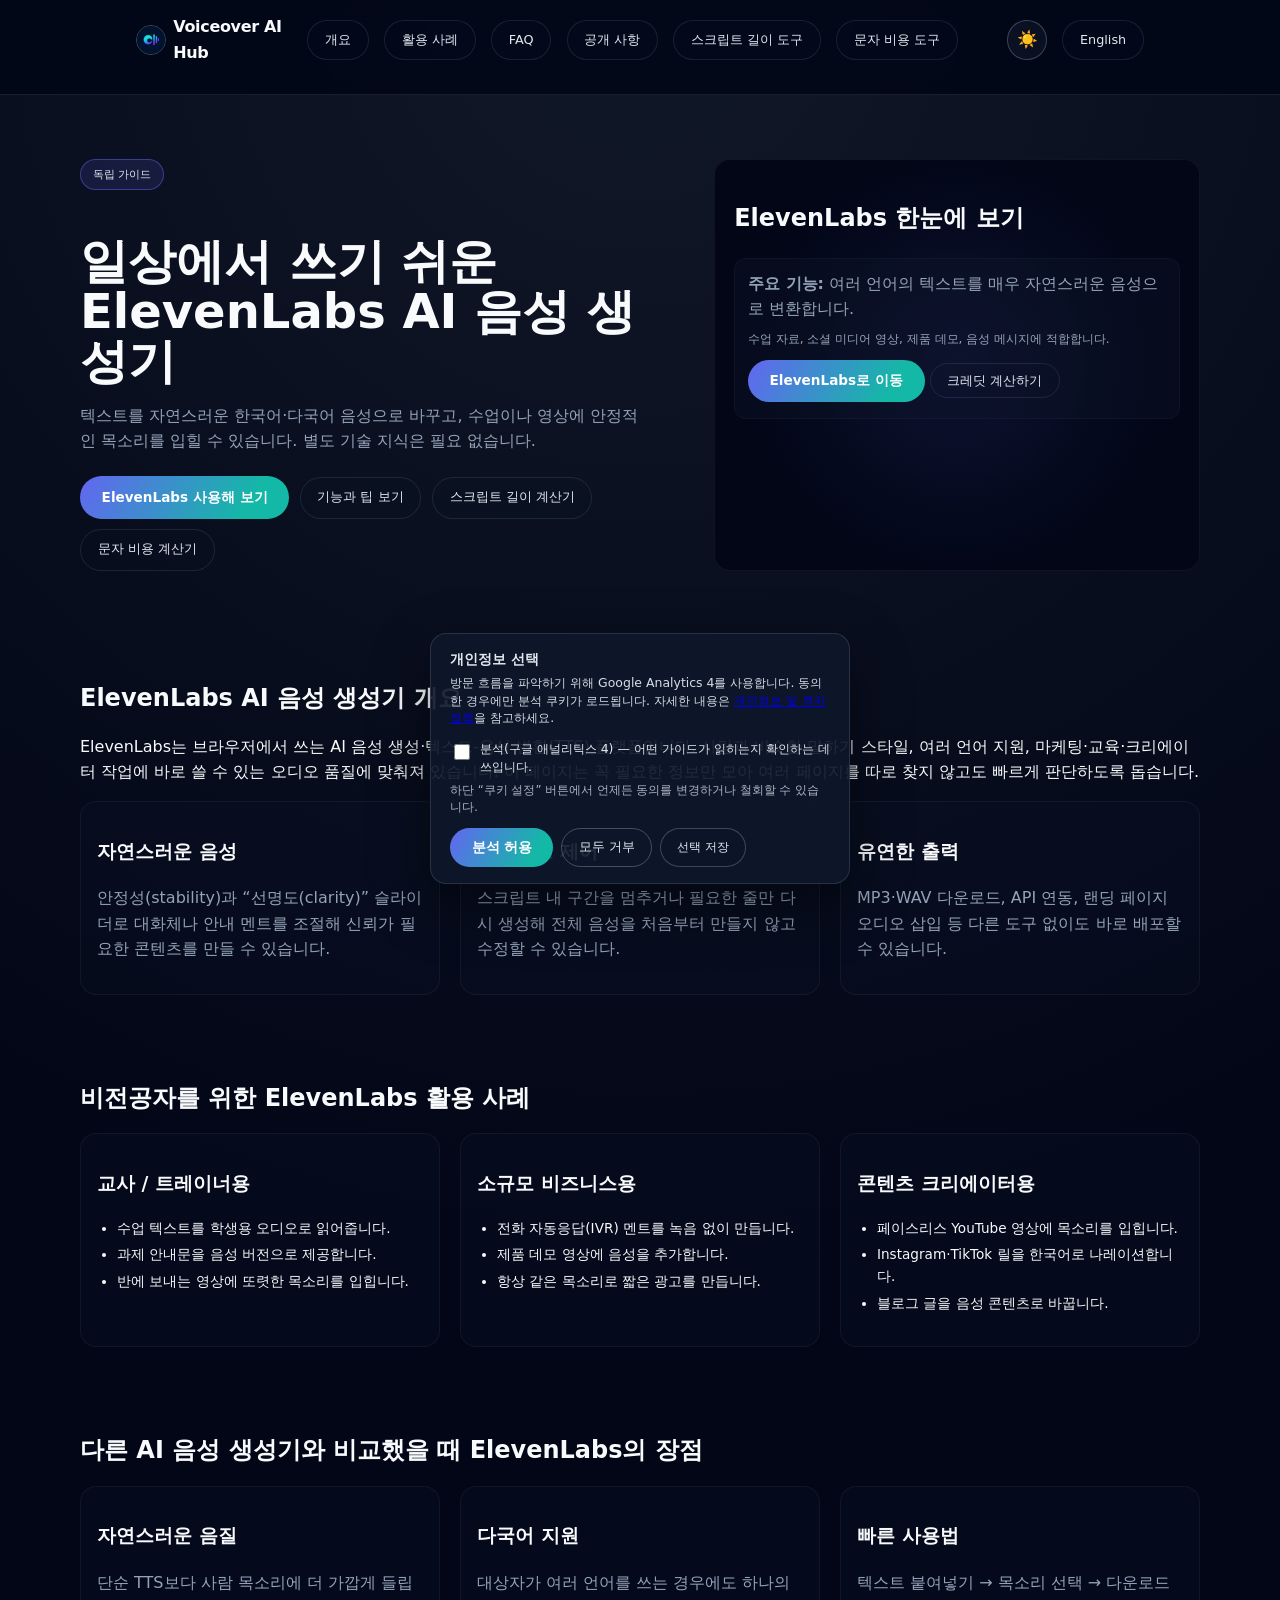
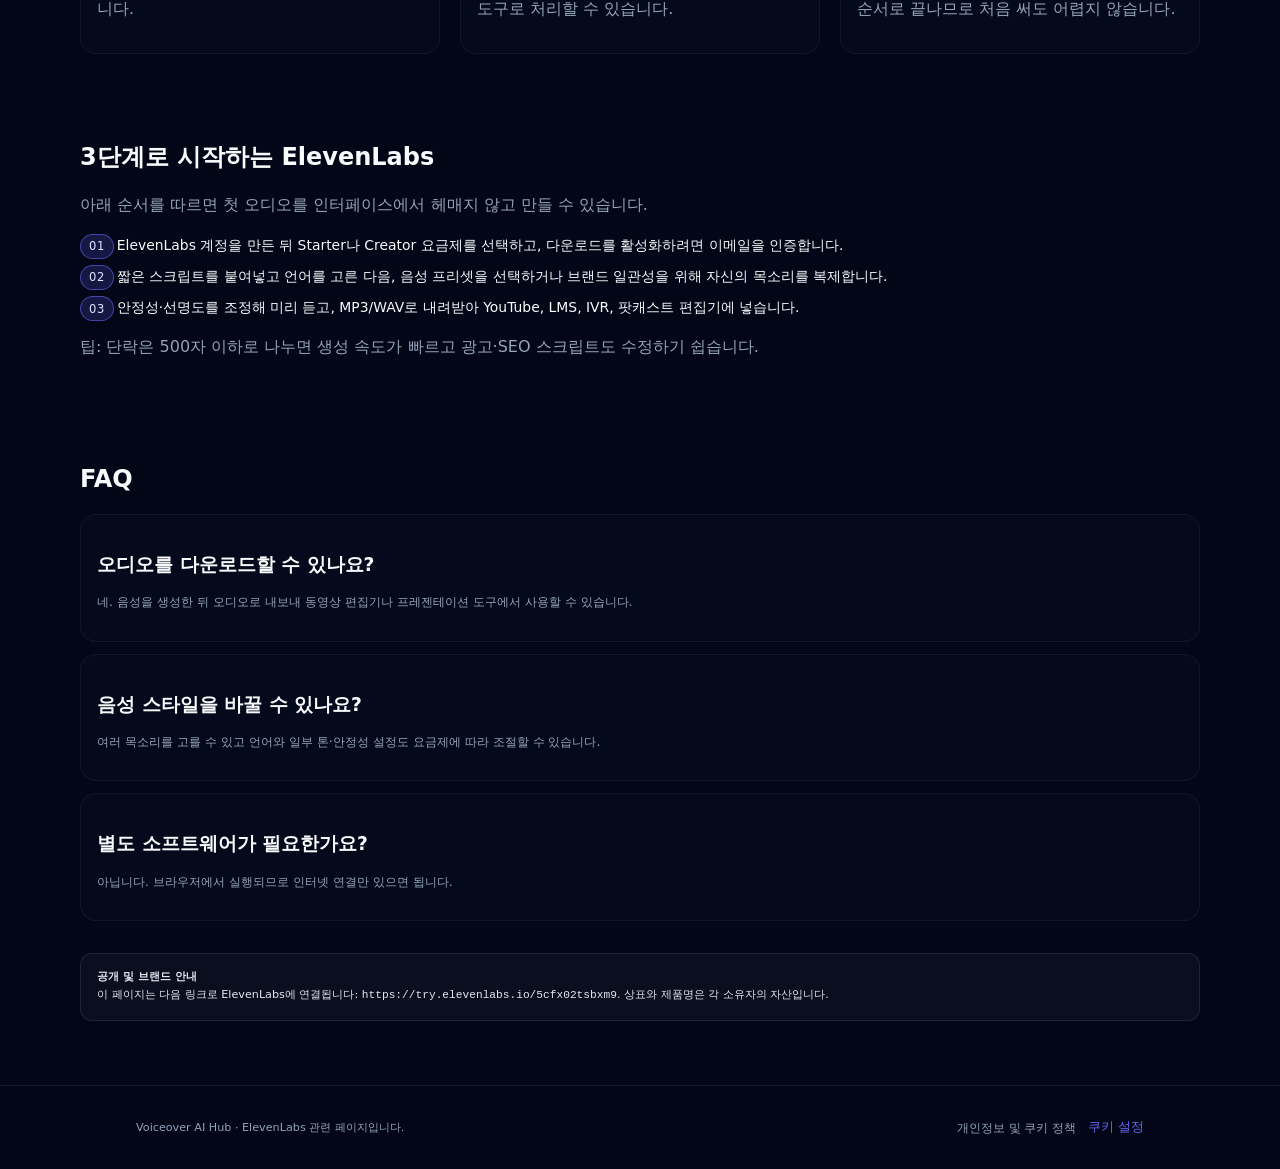
==== commit c57110f4: "Add ElevenLabs character cost calculator" ====
--- a/ko/index.html
+++ b/ko/index.html
@@ -632,6 +632,7 @@
             <a href="#faq" class="btn-secondary">FAQ</a>
             <a href="#disclosure" class="btn-secondary">공개 사항</a>
             <a href="/ko/tools/script_length/script_length.html" class="btn-secondary">스크립트 길이 도구</a>
+            <a href="/ko/tools/character_cost/character_cost.html" class="btn-secondary">문자 비용 도구</a>
           </nav>
           <div class="lang-row">
             <button type="button" class="theme-toggle" id="themeToggle" aria-pressed="false" aria-label="밝은 테마" title="밝은 테마">☀️</button>
@@ -656,6 +657,7 @@
           </a>
           <a href="#overview" class="btn-secondary">기능과 팁 보기</a>
           <a href="/ko/tools/script_length/script_length.html" class="btn-secondary">스크립트 길이 계산기</a>
+          <a href="/ko/tools/character_cost/character_cost.html" class="btn-secondary">문자 비용 계산기</a>
         </div>
       </div>
       <div class="hero-card" id="elevenlabs">
@@ -665,6 +667,9 @@
           <p class="muted" style="margin:0 0 .65rem 0;font-size:.75rem;">수업 자료, 소셜 미디어 영상, 제품 데모, 음성 메시지에 적합합니다.</p>
           <a href="https://try.elevenlabs.io/5cfx02tsbxm9" class="btn-primary" style="width:max-content;" target="_blank" rel="noopener noreferrer sponsored">
             ElevenLabs로 이동
+          </a>
+          <a href="/ko/tools/character_cost/character_cost.html" class="btn-secondary" style="width:max-content;margin-left:0;margin-top:.5rem;">
+            크레딧 계산하기
           </a>
         </div>
       </div>
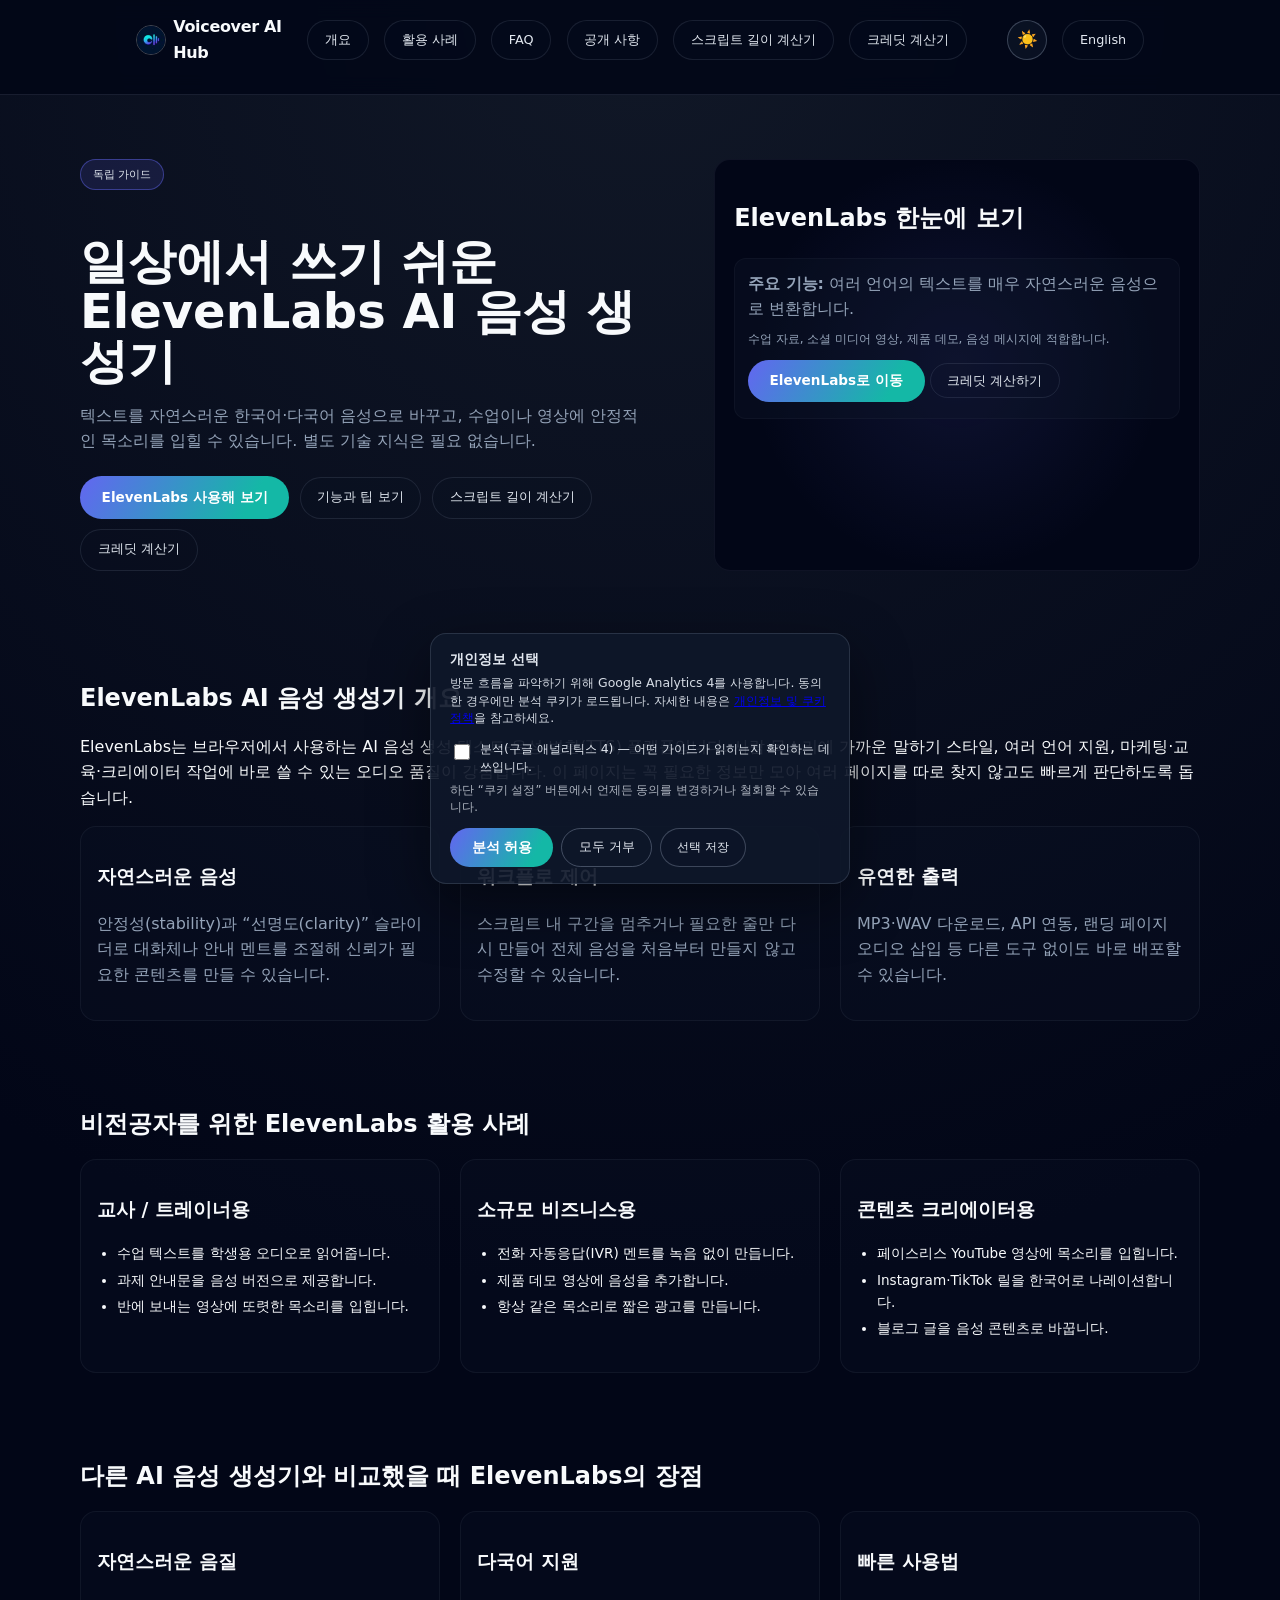
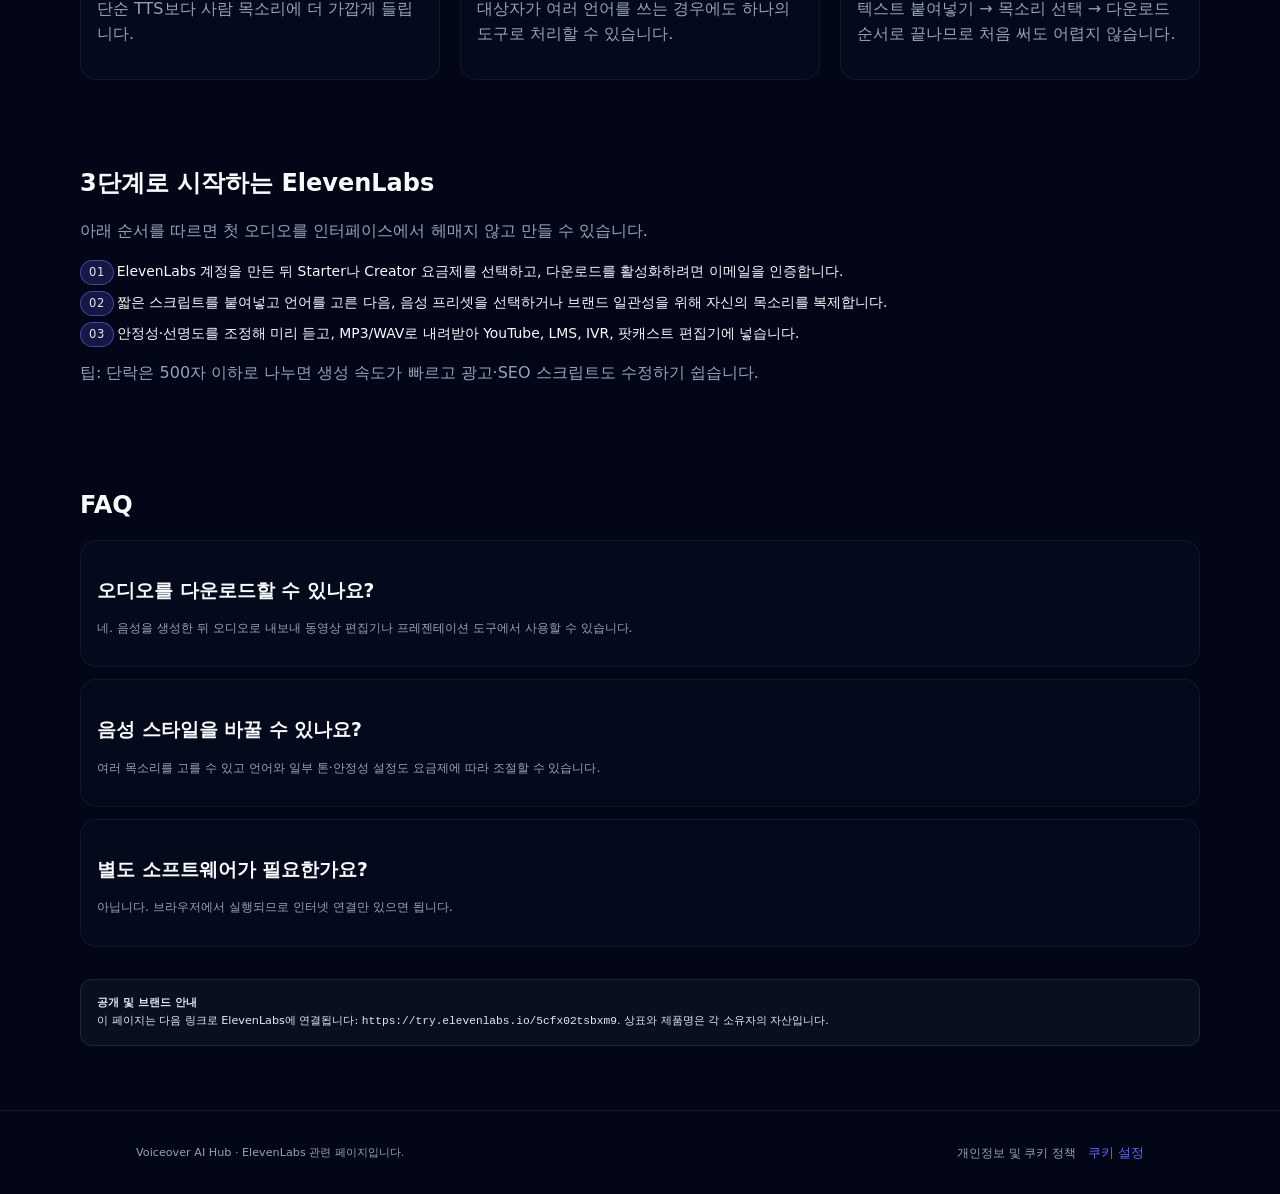
==== commit 628d5015: "Fix responsive spacing and Korean copy" ====
--- a/ko/index.html
+++ b/ko/index.html
@@ -90,12 +90,17 @@
       --accent: #14b8a6;
     }
     * { box-sizing: border-box; }
+    code {
+      overflow-wrap: anywhere;
+      word-break: break-word;
+    }
     body {
       margin: 0;
       font-family: system-ui, -apple-system, BlinkMacSystemFont, "Segoe UI", sans-serif;
       background: radial-gradient(circle at top, #111827 0%, #020617 45%, #020617 100%);
       color: var(--text);
       line-height: 1.6;
+      overflow-x: hidden;
     }
     main {
       margin-top: .5rem;
@@ -191,6 +196,8 @@
       align-items: center;
       color: var(--text);
       text-decoration: none;
+      min-width: 0;
+      overflow-wrap: anywhere;
     }
     .logo:visited,
     .logo:active,
@@ -198,6 +205,7 @@
       color: var(--text);
     }
     .logo-img {
+      flex: 0 0 auto;
       width: 30px;
       height: 30px;
       border-radius: 9999px;
@@ -214,6 +222,8 @@
       font-size: clamp(2.3rem, 4vw, 3rem);
       line-height: 1.05;
       margin-bottom: 1rem;
+      overflow-wrap: anywhere;
+      hyphens: auto;
     }
     .hero p {
       color: var(--muted);
@@ -245,6 +255,10 @@
       cursor: pointer;
       text-decoration: none;
       font-size: 0.85rem;
+      max-width: 100%;
+      text-align: center;
+      white-space: normal;
+      overflow-wrap: anywhere;
     }
     .btn-secondary {
       background: rgba(15, 23, 42, 0.1);
@@ -255,6 +269,10 @@
       font-size: 0.8rem;
       text-decoration: none;
       margin-left: .5rem;
+      max-width: 100%;
+      text-align: center;
+      white-space: normal;
+      overflow-wrap: anywhere;
     }
     .hero-actions {
       display: flex;
@@ -289,6 +307,11 @@
       padding: .75rem .8rem 1rem .8rem;
       border-radius: .75rem;
       margin-bottom: .5rem;
+    }
+    .tool-box .btn-primary,
+    .tool-box .btn-secondary {
+      max-width: 100%;
+      white-space: normal;
     }
     .section {
       padding: 2.5rem 0 1.5rem 0;
@@ -510,6 +533,7 @@
       line-height: 1.4;
       box-shadow: 0 20px 60px rgba(0, 0, 0, 0.45);
       z-index: 100;
+      max-width: min(420px, calc(100vw - 1.5rem));
     }
     .consent-copy {
       margin-top: .35rem;
@@ -606,7 +630,17 @@
     }
     @media (max-width: 540px) {
       .container {
-        padding-inline: clamp(1.75rem, 8vw, 2.5rem);
+        padding-inline: clamp(1rem, 6vw, 1.5rem);
+      }
+      .hero,
+      .hero > div {
+        min-width: 0;
+        max-width: 100%;
+      }
+      .hero-actions .btn-primary,
+      .hero-actions .btn-secondary {
+        width: 100%;
+        margin-left: 0;
       }
       .consent-banner {
         left: .75rem;
@@ -631,8 +665,8 @@
             <a href="#use-cases" class="btn-secondary">활용 사례</a>
             <a href="#faq" class="btn-secondary">FAQ</a>
             <a href="#disclosure" class="btn-secondary">공개 사항</a>
-            <a href="/ko/tools/script_length/script_length.html" class="btn-secondary">스크립트 길이 도구</a>
-            <a href="/ko/tools/character_cost/character_cost.html" class="btn-secondary">문자 비용 도구</a>
+            <a href="/ko/tools/script_length/script_length.html" class="btn-secondary">스크립트 길이 계산기</a>
+            <a href="/ko/tools/character_cost/character_cost.html" class="btn-secondary">크레딧 계산기</a>
           </nav>
           <div class="lang-row">
             <button type="button" class="theme-toggle" id="themeToggle" aria-pressed="false" aria-label="밝은 테마" title="밝은 테마">☀️</button>
@@ -657,7 +691,7 @@
           </a>
           <a href="#overview" class="btn-secondary">기능과 팁 보기</a>
           <a href="/ko/tools/script_length/script_length.html" class="btn-secondary">스크립트 길이 계산기</a>
-          <a href="/ko/tools/character_cost/character_cost.html" class="btn-secondary">문자 비용 계산기</a>
+          <a href="/ko/tools/character_cost/character_cost.html" class="btn-secondary">크레딧 계산기</a>
         </div>
       </div>
       <div class="hero-card" id="elevenlabs">
@@ -678,7 +712,7 @@
     <div class="container section" id="overview">
       <h2>ElevenLabs AI 음성 생성기 개요</h2>
       <p>
-        ElevenLabs는 브라우저에서 쓰는 AI 음성 생성·텍스트-음성 변환(TTS) 플랫폼입니다. 사람과 비슷한 말하기 스타일, 여러 언어 지원, 마케팅·교육·크리에이터 작업에 바로 쓸 수 있는 오디오 품질에 맞춰져 있습니다. 이 페이지는 꼭 필요한 정보만 모아 여러 페이지를 따로 찾지 않고도 빠르게 판단하도록 돕습니다.
+        ElevenLabs는 브라우저에서 사용하는 AI 음성 생성·텍스트-음성 변환(TTS) 플랫폼입니다. 사람 목소리에 가까운 말하기 스타일, 여러 언어 지원, 마케팅·교육·크리에이터 작업에 바로 쓸 수 있는 오디오 품질이 강점입니다. 이 페이지는 꼭 필요한 정보만 모아 여러 페이지를 따로 찾지 않고도 빠르게 판단하도록 돕습니다.
       </p>
       <div class="grid-3">
         <div class="card">
@@ -687,7 +721,7 @@
         </div>
         <div class="card">
           <h3>워크플로 제어</h3>
-          <p class="muted">스크립트 내 구간을 멈추거나 필요한 줄만 다시 생성해 전체 음성을 처음부터 만들지 않고 수정할 수 있습니다.</p>
+          <p class="muted">스크립트 내 구간을 멈추거나 필요한 줄만 다시 만들어 전체 음성을 처음부터 만들지 않고 수정할 수 있습니다.</p>
         </div>
         <div class="card">
           <h3>유연한 출력</h3>
@@ -696,7 +730,7 @@
       </div>
       <div class="card keywords-card" style="margin-top:1.25rem;" aria-hidden="true">
         <h3>추천 키워드</h3>
-        <p class="muted">ElevenLabs를 비교·검색하는 사용자를 잡으려면 제목, FAQ, 비교 표에 이런 검색어를 넣어 보세요.</p>
+        <p class="muted">ElevenLabs를 비교·검색하는 사용자에게 도달하려면 제목, FAQ, 비교 표에 이런 검색어를 넣어 보세요.</p>
         <ul class="keywords" aria-label="Suggested target keywords">
           <li>ai 음성 생성기</li>
           <li>elevenlabs 리뷰</li>
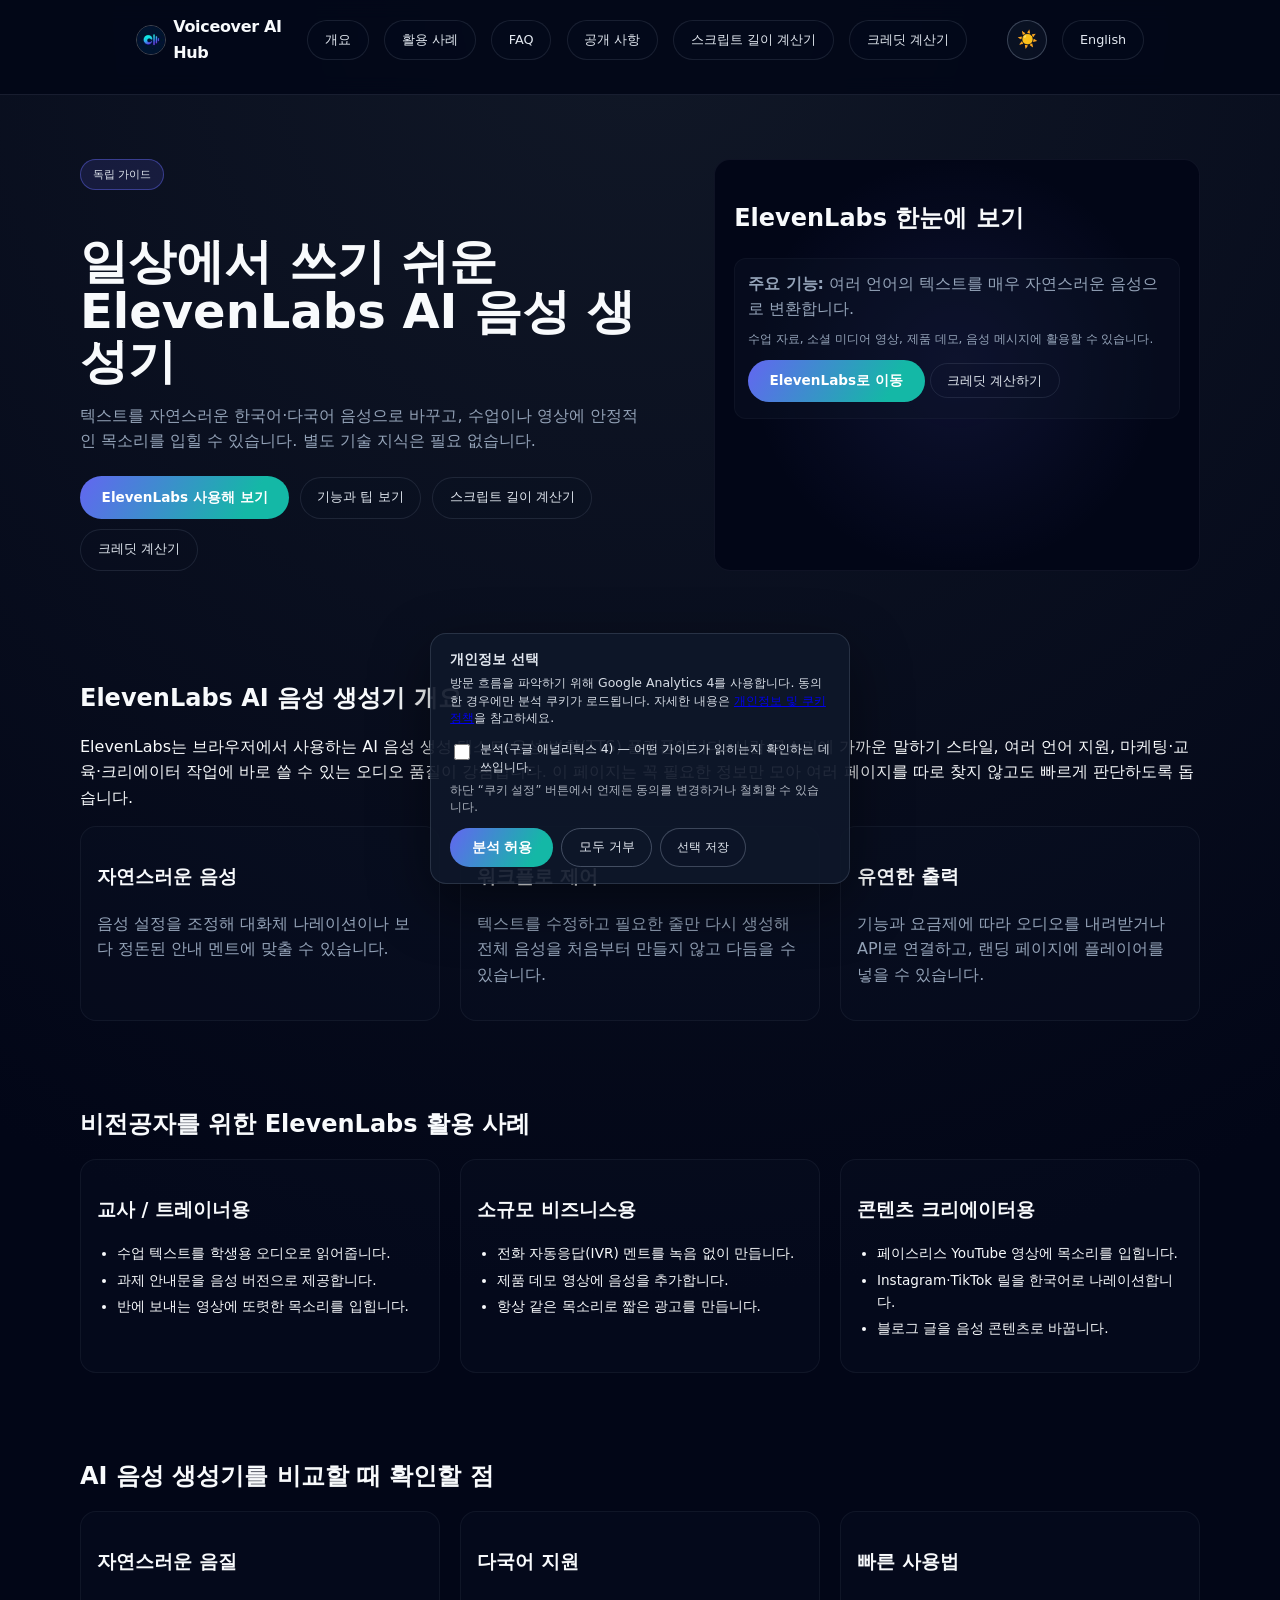
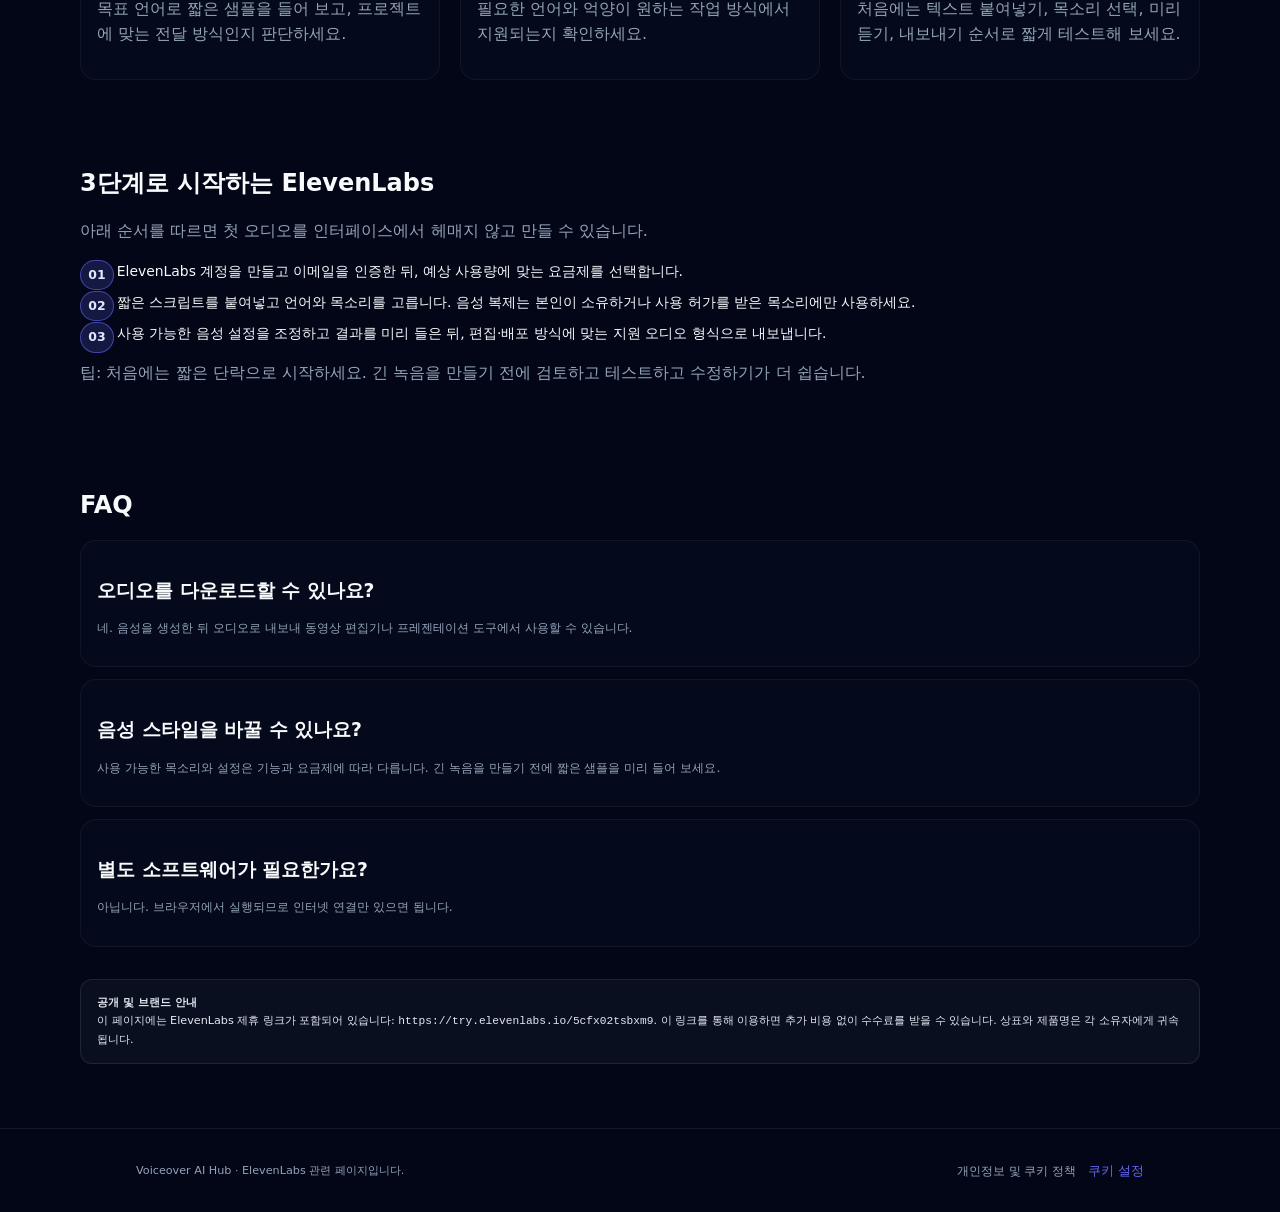
==== commit 7126b6a9: "Improve homepage clarity and step visibility" ====
--- a/ko/index.html
+++ b/ko/index.html
@@ -40,12 +40,7 @@
     "@type": "WebSite",
     "name": "Voiceover AI Hub",
     "url": "https://voiceoveraihub.com/ko/",
-    "description": "ElevenLabs AI 음성 생성기와 텍스트-음성 변환(TTS) 워크플로를 다룬 독립 개요 페이지입니다.",
-    "potentialAction": {
-      "@type": "SearchAction",
-      "target": "https://voiceoveraihub.com/ko/?q={search_term_string}",
-      "query-input": "required name=search_term_string"
-    }
+    "description": "ElevenLabs AI 음성 생성기와 텍스트-음성 변환(TTS) 워크플로를 다룬 독립 개요 페이지입니다."
   }
   </script>
   <script type="application/ld+json">
@@ -66,7 +61,7 @@
         "name": "음성 스타일을 바꿀 수 있나요?",
         "acceptedAnswer": {
           "@type": "Answer",
-          "text": "여러 음성과 언어를 선택할 수 있고, 사용하는 ElevenLabs 요금제에 따라 톤이나 안정성 같은 설정도 조절할 수 있습니다."
+          "text": "사용 가능한 목소리와 설정은 기능과 요금제에 따라 다릅니다. 긴 녹음을 만들기 전에 짧은 샘플을 미리 들어 보세요."
         }
       },
       {
@@ -286,6 +281,14 @@
       margin-left: 0;
       min-height: 42px;
     }
+    h1,
+    h2,
+    h3,
+    p,
+    li {
+      overflow-wrap: anywhere;
+      word-break: break-word;
+    }
     .btn-outline {
       background: rgba(15, 23, 42, 0.25);
       border: 1px solid rgba(148, 163, 184, 0.35);
@@ -300,6 +303,8 @@
       border: 1px solid rgba(148, 163, 184, 0.085);
       border-radius: 1rem;
       padding: 1.2rem;
+      min-width: 0;
+      overflow-wrap: anywhere;
     }
     .tool-box {
       background: rgba(15, 23, 42, 0.35);
@@ -307,6 +312,8 @@
       padding: .75rem .8rem 1rem .8rem;
       border-radius: .75rem;
       margin-bottom: .5rem;
+      min-width: 0;
+      overflow-wrap: anywhere;
     }
     .tool-box .btn-primary,
     .tool-box .btn-secondary {
@@ -324,12 +331,18 @@
       display: grid;
       grid-template-columns: repeat(3, minmax(0, 1fr));
       gap: 1.25rem;
+      min-width: 0;
+    }
+    .grid-3 > * {
+      min-width: 0;
     }
     .card {
       background: rgba(15, 23, 42, 0.25);
       border: 1px solid rgba(148, 163, 184, 0.08);
       border-radius: 1rem;
       padding: 1rem;
+      min-width: 0;
+      overflow-wrap: anywhere;
     }
     .muted {
       color: var(--muted);
@@ -376,12 +389,18 @@
       position: absolute;
       left: 0;
       top: 0;
-      font-size: .72rem;
-      letter-spacing: .05em;
+      width: 2rem;
+      min-height: 1.8rem;
+      display: inline-flex;
+      align-items: center;
+      justify-content: center;
+      font-size: .78rem;
+      font-weight: 800;
+      line-height: 1;
+      letter-spacing: 0;
       background: rgba(99, 102, 241, 0.2);
       border: 1px solid rgba(99, 102, 241, 0.6);
       border-radius: 9999px;
-      padding: .15rem .5rem;
       color: #e0e7ff;
     }
     .keywords {
@@ -471,6 +490,11 @@
       background: #eef2ff;
       border: 1px solid #cbd5e1;
     }
+    body.theme-light .checklist li::before {
+      background: #e0e7ff;
+      border-color: #4f46e5;
+      color: #312e81;
+    }
     body.theme-light .disclaimer {
       background: #f8fafc;
       border: 1px solid #d6deea;
@@ -520,10 +544,12 @@
     .consent-banner {
       position: fixed;
       bottom: 1rem;
-      right: 1rem;
-      left: 1rem;
+      right: auto;
+      left: 50%;
+      width: min(420px, calc(100vw - 2rem));
       max-width: 420px;
       margin: 0 auto;
+      transform: translateX(-50%);
       background: rgba(15, 23, 42, 0.92);
       border: 1px solid rgba(148, 163, 184, 0.2);
       border-radius: 1rem;
@@ -533,7 +559,7 @@
       line-height: 1.4;
       box-shadow: 0 20px 60px rgba(0, 0, 0, 0.45);
       z-index: 100;
-      max-width: min(420px, calc(100vw - 1.5rem));
+      max-width: calc(100vw - 2rem);
     }
     .consent-copy {
       margin-top: .35rem;
@@ -630,21 +656,26 @@
     }
     @media (max-width: 540px) {
       .container {
-        padding-inline: clamp(1rem, 6vw, 1.5rem);
+        padding-inline: clamp(1.25rem, 6vw, 1.75rem);
       }
       .hero,
       .hero > div {
         min-width: 0;
         max-width: 100%;
       }
+      .hero h1 {
+        font-size: clamp(2rem, 12vw, 2.3rem);
+      }
       .hero-actions .btn-primary,
       .hero-actions .btn-secondary {
         width: 100%;
         margin-left: 0;
       }
       .consent-banner {
-        left: .75rem;
-        right: .75rem;
+        left: 50%;
+        right: auto;
+        width: calc(100vw - 1.5rem);
+        max-width: calc(100vw - 1.5rem);
       }
     }
   </style>
@@ -698,7 +729,7 @@
         <h2>ElevenLabs 한눈에 보기</h2>
         <div class="tool-box">
           <p style="margin:0 0 .5rem 0;"><strong>주요 기능:</strong> 여러 언어의 텍스트를 매우 자연스러운 음성으로 변환합니다.</p>
-          <p class="muted" style="margin:0 0 .65rem 0;font-size:.75rem;">수업 자료, 소셜 미디어 영상, 제품 데모, 음성 메시지에 적합합니다.</p>
+          <p class="muted" style="margin:0 0 .65rem 0;font-size:.75rem;">수업 자료, 소셜 미디어 영상, 제품 데모, 음성 메시지에 활용할 수 있습니다.</p>
           <a href="https://try.elevenlabs.io/5cfx02tsbxm9" class="btn-primary" style="width:max-content;" target="_blank" rel="noopener noreferrer sponsored">
             ElevenLabs로 이동
           </a>
@@ -717,15 +748,15 @@
       <div class="grid-3">
         <div class="card">
           <h3>자연스러운 음성</h3>
-          <p class="muted">안정성(stability)과 “선명도(clarity)” 슬라이더로 대화체나 안내 멘트를 조절해 신뢰가 필요한 콘텐츠를 만들 수 있습니다.</p>
+          <p class="muted">음성 설정을 조정해 대화체 나레이션이나 보다 정돈된 안내 멘트에 맞출 수 있습니다.</p>
         </div>
         <div class="card">
           <h3>워크플로 제어</h3>
-          <p class="muted">스크립트 내 구간을 멈추거나 필요한 줄만 다시 만들어 전체 음성을 처음부터 만들지 않고 수정할 수 있습니다.</p>
+          <p class="muted">텍스트를 수정하고 필요한 줄만 다시 생성해 전체 음성을 처음부터 만들지 않고 다듬을 수 있습니다.</p>
         </div>
         <div class="card">
           <h3>유연한 출력</h3>
-          <p class="muted">MP3·WAV 다운로드, API 연동, 랜딩 페이지 오디오 삽입 등 다른 도구 없이도 바로 배포할 수 있습니다.</p>
+          <p class="muted">기능과 요금제에 따라 오디오를 내려받거나 API로 연결하고, 랜딩 페이지에 플레이어를 넣을 수 있습니다.</p>
         </div>
       </div>
       <div class="card keywords-card" style="margin-top:1.25rem;" aria-hidden="true">
@@ -773,19 +804,19 @@
     </div>
 
     <div class="container section" id="more">
-      <h2>다른 AI 음성 생성기와 비교했을 때 ElevenLabs의 장점</h2>
+      <h2>AI 음성 생성기를 비교할 때 확인할 점</h2>
       <div class="grid-3">
         <div class="card">
           <h3>자연스러운 음질</h3>
-          <p class="muted">단순 TTS보다 사람 목소리에 더 가깝게 들립니다.</p>
+          <p class="muted">목표 언어로 짧은 샘플을 들어 보고, 프로젝트에 맞는 전달 방식인지 판단하세요.</p>
         </div>
         <div class="card">
           <h3>다국어 지원</h3>
-          <p class="muted">대상자가 여러 언어를 쓰는 경우에도 하나의 도구로 처리할 수 있습니다.</p>
+          <p class="muted">필요한 언어와 억양이 원하는 작업 방식에서 지원되는지 확인하세요.</p>
         </div>
         <div class="card">
           <h3>빠른 사용법</h3>
-          <p class="muted">텍스트 붙여넣기 → 목소리 선택 → 다운로드 순서로 끝나므로 처음 써도 어렵지 않습니다.</p>
+          <p class="muted">처음에는 텍스트 붙여넣기, 목소리 선택, 미리 듣기, 내보내기 순서로 짧게 테스트해 보세요.</p>
         </div>
       </div>
     </div>
@@ -794,11 +825,11 @@
       <h2>3단계로 시작하는 ElevenLabs</h2>
       <p class="muted">아래 순서를 따르면 첫 오디오를 인터페이스에서 헤매지 않고 만들 수 있습니다.</p>
       <ol class="checklist">
-        <li>ElevenLabs 계정을 만든 뒤 Starter나 Creator 요금제를 선택하고, 다운로드를 활성화하려면 이메일을 인증합니다.</li>
-        <li>짧은 스크립트를 붙여넣고 언어를 고른 다음, 음성 프리셋을 선택하거나 브랜드 일관성을 위해 자신의 목소리를 복제합니다.</li>
-        <li>안정성·선명도를 조정해 미리 듣고, MP3/WAV로 내려받아 YouTube, LMS, IVR, 팟캐스트 편집기에 넣습니다.</li>
+        <li>ElevenLabs 계정을 만들고 이메일을 인증한 뒤, 예상 사용량에 맞는 요금제를 선택합니다.</li>
+        <li>짧은 스크립트를 붙여넣고 언어와 목소리를 고릅니다. 음성 복제는 본인이 소유하거나 사용 허가를 받은 목소리에만 사용하세요.</li>
+        <li>사용 가능한 음성 설정을 조정하고 결과를 미리 들은 뒤, 편집·배포 방식에 맞는 지원 오디오 형식으로 내보냅니다.</li>
       </ol>
-      <p class="muted" style="margin-top:1rem;">팁: 단락은 500자 이하로 나누면 생성 속도가 빠르고 광고·SEO 스크립트도 수정하기 쉽습니다.</p>
+      <p class="muted" style="margin-top:1rem;">팁: 처음에는 짧은 단락으로 시작하세요. 긴 녹음을 만들기 전에 검토하고 테스트하고 수정하기가 더 쉽습니다.</p>
     </div>
 
     <div class="container section" id="faq">
@@ -812,7 +843,7 @@
       <div class="card" style="margin-bottom:.75rem;">
         <h3 style="margin-bottom:.25rem;">음성 스타일을 바꿀 수 있나요?</h3>
         <p class="muted" style="font-size:.78rem;">
-          여러 목소리를 고를 수 있고 언어와 일부 톤·안정성 설정도 요금제에 따라 조절할 수 있습니다.
+          사용 가능한 목소리와 설정은 기능과 요금제에 따라 다릅니다. 긴 녹음을 만들기 전에 짧은 샘플을 미리 들어 보세요.
         </p>
       </div>
       <div class="card">
@@ -824,7 +855,7 @@
 
       <div class="disclaimer" id="disclosure">
         <strong>공개 및 브랜드 안내</strong><br />
-        이 페이지는 다음 링크로 ElevenLabs에 연결됩니다: <code>https://try.elevenlabs.io/5cfx02tsbxm9</code>. 상표와 제품명은 각 소유자의 자산입니다.
+        이 페이지에는 ElevenLabs 제휴 링크가 포함되어 있습니다: <code>https://try.elevenlabs.io/5cfx02tsbxm9</code>. 이 링크를 통해 이용하면 추가 비용 없이 수수료를 받을 수 있습니다. 상표와 제품명은 각 소유자에게 귀속됩니다.
       </div>
     </div>
   </main>
